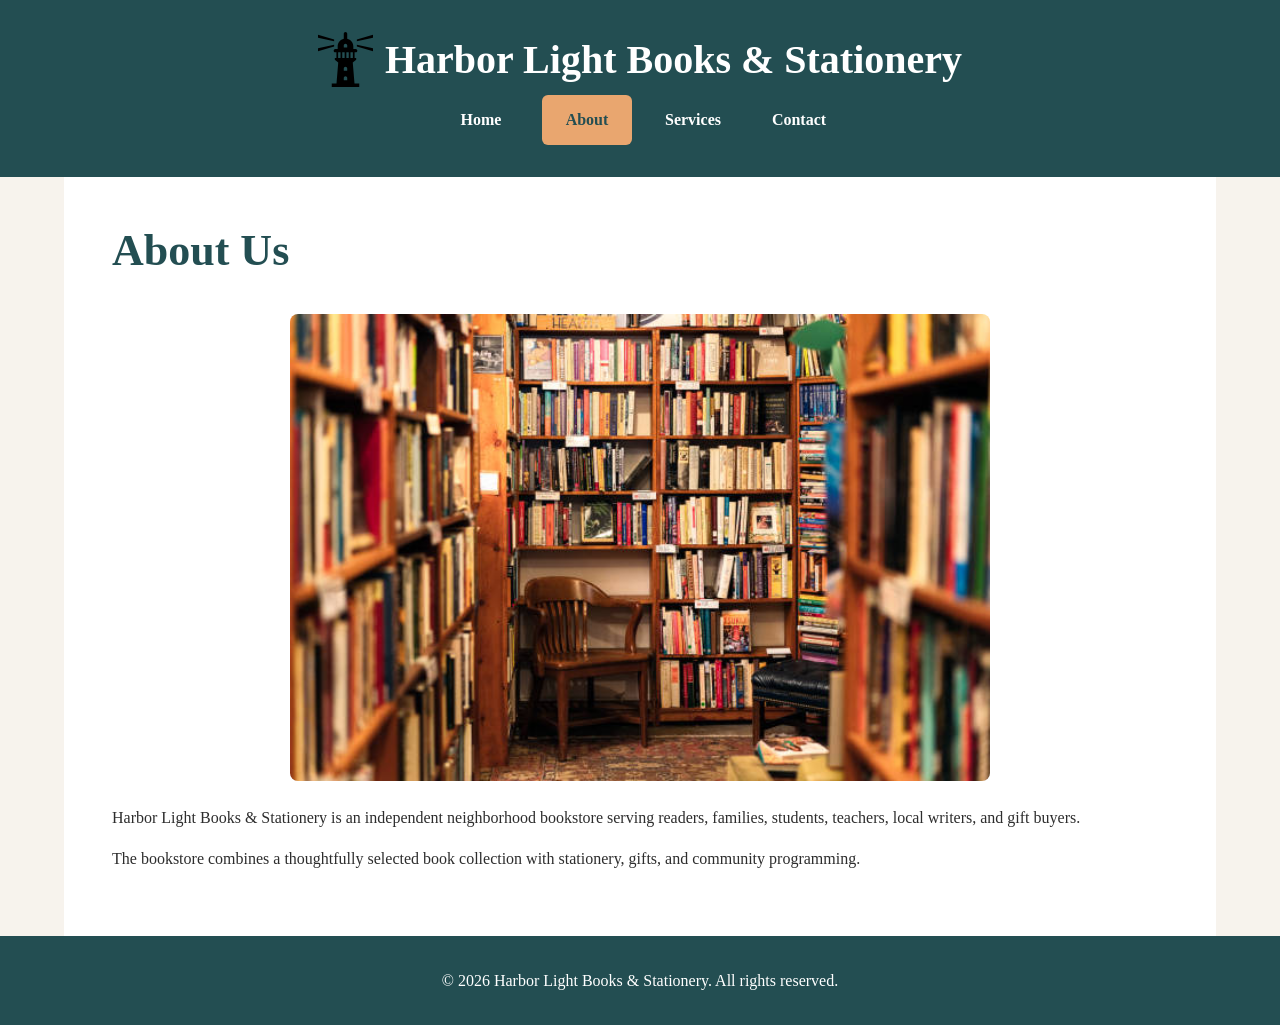
==== about.html @ ce54c3e3 "Phase 3?" ====
<!DOCTYPE html>
<html lang="en">

<head>
    <meta charset="UTF-8">
    <meta name="viewport" content="width=device-width, initial-scale=1.0">

    <title>About Us | Harbor Light Books &amp; Stationery</title>

    <link rel="stylesheet" href="css/style.css">
    <script src="js/script.js" defer></script>
</head>

<body>

    <header>
        <div class="brand">
            <img src="images/lighthouse.svg"
                 alt="Lighthouse logo"
                 class="brand-logo">

            <p class="site-title">Harbor Light Books &amp; Stationery</p>
        </div>

        <button class="menu-toggle"
                type="button"
                aria-expanded="false"
                aria-controls="main-navigation">
            Menu
        </button>

        <nav id="main-navigation" aria-label="Main navigation">
            <ul>
                <li><a href="index.html">Home</a></li>
                <li><a href="about.html" aria-current="page">About</a></li>
                <li><a href="services.html">Services</a></li>
                <li><a href="contact.html">Contact</a></li>
            </ul>
        </nav>
    </header>

    <main class="container">
        <section id="about">

            <h1>About Us</h1>

            <img
                src="images/bookstore-interior.jpg"
                alt="Cozy bookstore interior with shelves of books">

            <p>
                Harbor Light Books &amp; Stationery is an independent
                neighborhood bookstore serving readers, families, students,
                teachers, local writers, and gift buyers.
            </p>

            <p>
                The bookstore combines a thoughtfully selected book
                collection with stationery, gifts, and community programming.
            </p>

        </section>
    </main>

    <footer>
        <div class="container">
            <p>
                &copy; 2026 Harbor Light Books &amp; Stationery.
                All rights reserved.
            </p>
        </div>
    </footer>

</body>
</html>
---- css/style.css ----
@charset "utf-8";

/*
   Harbor Light Books & Stationery
   Phase 3 - JavaScript and Interactive Features
*/

:root {
    --primary-color: #234e52;
    --secondary-color: #84a98c;
    --accent-color: #e9a66f;
    --background-color: #f7f3ed;
    --white-color: #ffffff;
    --text-color: #2d2d2d;
    --error-color: #a12626;
    --success-color: #245b35;
}

* {
    box-sizing: border-box;
}

html {
    scroll-behavior: smooth;
}

body {
    margin: 0;
    background-color: var(--background-color);
    color: var(--text-color);
    font-family: Georgia, "Times New Roman", serif;
    line-height: 1.6;
}

img {
    max-width: 100%;
    height: auto;
    display: block;
}

a {
    color: var(--primary-color);
}

a:hover {
    color: var(--accent-color);
}

h1,
h2,
h3 {
    margin-top: 0;
    color: var(--primary-color);
    line-height: 1.2;
}

h1 {
    font-size: clamp(2rem, 5vw, 2.75rem);
}

h2 {
    font-size: clamp(1.5rem, 4vw, 2.25rem);
}

h3 {
    font-size: 1.2rem;
}

p {
    margin-bottom: 1rem;
}

.container {
    width: 90%;
    max-width: 1200px;
    margin: 0 auto;
}

/* Header and Lighthouse Branding */

header {
    background-color: var(--primary-color);
    color: var(--white-color);
    padding: 2rem 0;
    text-align: center;
}

.brand {
    display: flex;
    align-items: center;
    justify-content: center;
    gap: 12px;
    margin-bottom: 0.5rem;
    padding: 0 1rem;
}

.brand-logo {
    width: 55px;
    height: 55px;
    object-fit: contain;
}

.brand .site-title {
    margin: 0;
}

.site-title {
    color: var(--white-color);
    font-size: clamp(1.75rem, 5vw, 2.5rem);
    font-weight: bold;
    line-height: 1.2;
}

header .tagline,
header > p:not(.site-title) {
    margin: 0 1rem 1.5rem;
    font-size: 1.1rem;
}

/* Mobile Navigation Button */

.menu-toggle {
    display: none;
    margin: 1rem auto;
    padding: 0.7rem 1.4rem;
    border: 2px solid var(--accent-color);
    border-radius: 6px;
    background-color: var(--primary-color);
    color: var(--white-color);
    font-family: inherit;
    font-size: 1rem;
    font-weight: bold;
    cursor: pointer;
}

.menu-toggle:hover {
    background-color: var(--accent-color);
    color: var(--primary-color);
}

/* Navigation */

nav ul {
    display: flex;
    justify-content: center;
    flex-wrap: wrap;
    gap: 1rem;
    margin: 0;
    padding: 0;
    list-style: none;
}

nav a {
    display: inline-block;
    min-width: 90px;
    padding: 0.75rem 1rem;
    border-radius: 6px;
    color: var(--white-color);
    font-weight: bold;
    text-decoration: none;
}

nav a:hover,
nav a[aria-current="page"] {
    background-color: var(--accent-color);
    color: var(--primary-color);
}

nav a:focus-visible,
button:focus-visible,
a:focus-visible,
input:focus-visible,
textarea:focus-visible {
    outline: 3px solid var(--accent-color);
    outline-offset: 3px;
}

/* Main Sections */

section {
    padding: 4rem 0;
}

#home {
    min-height: 450px;
    padding: 5rem 2rem;
    background-color: var(--secondary-color);
    color: var(--white-color);
    text-align: center;
}

#home h1 {
    color: var(--white-color);
    font-size: clamp(2rem, 6vw, 2.75rem);
}

#home p {
    max-width: 750px;
    margin-left: auto;
    margin-right: auto;
}

#home a,
.button {
    display: inline-block;
    margin-top: 1rem;
    padding: 0.75rem 1.5rem;
    border: none;
    border-radius: 6px;
    background-color: var(--accent-color);
    color: var(--primary-color);
    font-family: inherit;
    font-size: 1rem;
    font-weight: bold;
    text-decoration: none;
    cursor: pointer;
}

#home a:hover,
.button:hover {
    background-color: var(--primary-color);
    color: var(--white-color);
}

/* About Page */

#about {
    background-color: var(--white-color);
    padding: 3rem;
}

#about img {
    width: 100%;
    max-width: 700px;
    margin: 1.5rem auto;
    border-radius: 8px;
}

/* Services Page */

#services {
    background-color: var(--background-color);
}

.service-grid {
    display: grid;
    grid-template-columns: repeat(3, 1fr);
    gap: 2rem;
}

.service-card {
    padding: 1.5rem;
    background-color: var(--white-color);
    border-top: 5px solid var(--accent-color);
    border-radius: 8px;
    box-shadow: 0 3px 10px rgba(0, 0, 0, 0.08);
}

.service-card h2 {
    margin-bottom: 0.5rem;
}

/* FAQ Accordion */

.faq-section {
    padding: 3rem 0;
}

.faq-section > p {
    margin-bottom: 1.5rem;
}

.faq-item {
    margin-bottom: 1rem;
    border: 1px solid #d7d2ca;
    border-radius: 6px;
    background-color: var(--white-color);
    overflow: hidden;
}

.faq-item h3 {
    margin: 0;
}

.faq-question {
    display: block;
    width: 100%;
    padding: 1rem;
    border: none;
    background-color: var(--white-color);
    color: var(--primary-color);
    font-family: inherit;
    font-size: 1rem;
    font-weight: bold;
    text-align: left;
    cursor: pointer;
}

.faq-question:hover,
.faq-question[aria-expanded="true"] {
    background-color: #e6eee7;
}

.faq-question::after {
    content: "+";
    float: right;
    margin-left: 1rem;
    font-size: 1.2rem;
}

.faq-question[aria-expanded="true"]::after {
    content: "−";
}

.faq-answer {
    padding: 0 1rem 1rem;
}

.faq-answer p {
    margin-bottom: 0;
}

/* Contact Page and Form */

#contact {
    padding: 3rem;
    background-color: var(--white-color);
}

#contact p {
    max-width: 800px;
}

#contact strong {
    color: var(--primary-color);
}

form {
    width: 100%;
    max-width: 700px;
    margin-top: 2rem;
}

.form-group {
    margin-bottom: 1.5rem;
}

label {
    display: block;
    margin-bottom: 0.5rem;
    color: var(--primary-color);
    font-weight: bold;
}

input,
select,
textarea {
    width: 100%;
    max-width: 100%;
    padding: 0.75rem;
    border: 1px solid #cccccc;
    border-radius: 6px;
    background-color: var(--white-color);
    color: var(--text-color);
    font-family: inherit;
    font-size: 1rem;
}

textarea {
    resize: vertical;
}

input:focus,
select:focus,
textarea:focus {
    border-color: var(--primary-color);
}

/* Form Validation Messages */

.error-message {
    margin: 0.4rem 0 0;
    color: var(--error-color);
    font-size: 0.95rem;
    font-weight: bold;
}

input.invalid,
textarea.invalid {
    border: 2px solid var(--error-color);
}

#form-feedback {
    margin-top: 1rem;
    font-weight: bold;
}

#form-feedback.error {
    color: var(--error-color);
}

#form-feedback.success {
    padding: 1rem;
    border-left: 5px solid var(--success-color);
    background-color: #e8f3e9;
    color: var(--success-color);
}

/* Footer */

footer {
    padding: 2rem;
    background-color: var(--primary-color);
    color: var(--white-color);
    text-align: center;
}

footer p {
    margin: 0;
}

/* Tablet Layout */

@media (max-width: 900px) {
    header {
        padding: 1.75rem 0;
    }

    nav ul {
        gap: 0.5rem;
    }

    .service-grid {
        grid-template-columns: repeat(2, 1fr);
    }

    #home {
        min-height: auto;
        padding: 4rem 1.5rem;
    }

    section {
        padding: 3rem 0;
    }
}

/* Mobile Layout and Expandable Menu */

@media (max-width: 600px) {
    .container {
        width: 92%;
    }

    header {
        padding: 1.5rem 0;
    }

    .brand {
        gap: 8px;
    }

    .brand-logo {
        width: 40px;
        height: 40px;
    }

    .site-title {
        font-size: 1.5rem;
    }

    header .tagline,
    header > p:not(.site-title) {
        font-size: 1rem;
    }

    .menu-toggle {
        display: block;
    }

    header nav {
        display: none;
        padding: 0 1rem;
        margin-top: 1rem;
    }

    header nav.open {
        display: block !important;
    }

    nav ul {
        flex-direction: column;
        align-items: stretch;
        gap: 0.5rem;
    }

    nav a {
        display: block;
        width: 100%;
        padding: 0.8rem 1rem;
    }

    section {
        padding: 2.5rem 0;
    }

    #home {
        padding: 3rem 1rem;
    }

    #home h1 {
        font-size: 2rem;
    }

    #home a,
    .button {
        width: 100%;
        max-width: 300px;
        padding: 0.85rem 1rem;
    }

    .service-grid {
        grid-template-columns: 1fr;
        gap: 1.5rem;
    }

    .service-card {
        padding: 1.25rem;
    }

    #about,
    #contact {
        padding: 2rem 1.25rem;
    }

    .faq-section {
        padding: 2rem 0;
    }

    form {
        margin-top: 1.5rem;
    }

    footer {
        padding: 1.5rem 1rem;
    }
}

/* Respect reduced-motion preferences */

@media (prefers-reduced-motion: reduce) {
    html {
        scroll-behavior: auto;
    }
}
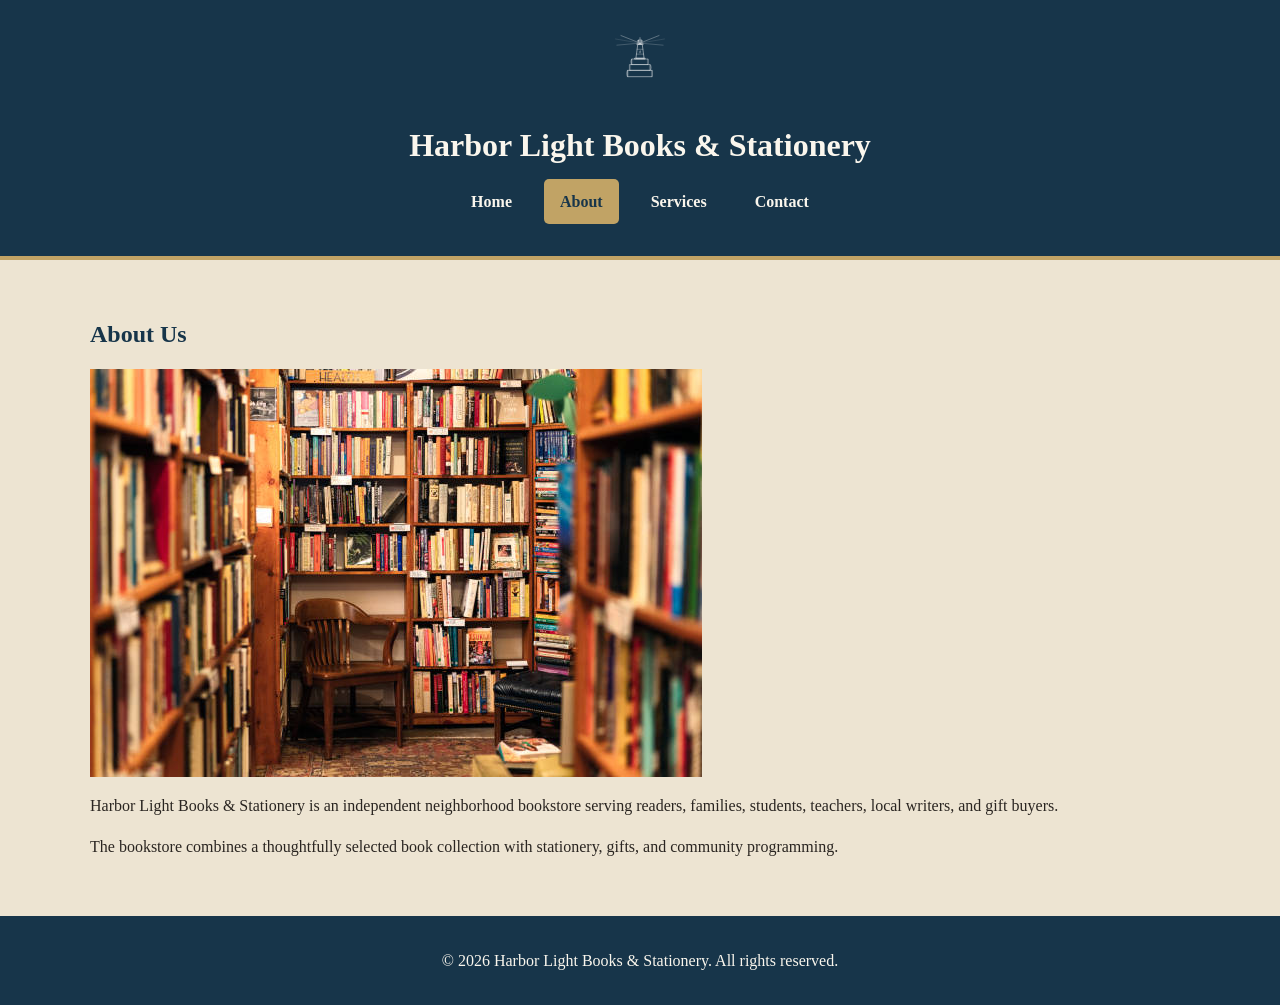
==== commit 229f9819: "client critique" ====
--- a/about.html
+++ b/about.html
@@ -41,13 +41,12 @@
     </header>
 
     <main class="container">
-        <section id="about">
+        <section id="about" class="section-block">
 
             <h1>About Us</h1>
 
-            <img
-                src="images/bookstore-interior.jpg"
-                alt="Cozy bookstore interior with shelves of books">
+            <img src="images/bookstore-interior.jpg"
+                 alt="Cozy bookstore interior with shelves of books">
 
             <p>
                 Harbor Light Books &amp; Stationery is an independent
@@ -65,10 +64,7 @@
 
     <footer>
         <div class="container">
-            <p>
-                &copy; 2026 Harbor Light Books &amp; Stationery.
-                All rights reserved.
-            </p>
+            <p>&copy; 2026 Harbor Light Books &amp; Stationery. All rights reserved.</p>
         </div>
     </footer>
 
--- a/css/style.css
+++ b/css/style.css
@@ -1,27 +1,24 @@
+
 @charset "utf-8";
 
 /*
    Harbor Light Books & Stationery
-   Phase 3 - JavaScript and Interactive Features
+   Phase 3 - Responsive Design and Interactive Features
 */
 
+/* 1. Basic Page Styles */
+
 :root {
-    --primary-color: #234e52;
-    --secondary-color: #84a98c;
-    --accent-color: #e9a66f;
-    --background-color: #f7f3ed;
-    --white-color: #ffffff;
-    --text-color: #2d2d2d;
-    --error-color: #a12626;
-    --success-color: #245b35;
+    --primary-color: #17354A;
+    --secondary-color: #0d412f;
+    --accent-color: #C1A365;
+    --background-color: #EDE4D2;
+    --white-color: #FAF6ED;
+    --text-color: #2A2521;
 }
 
 * {
     box-sizing: border-box;
-}
-
-html {
-    scroll-behavior: smooth;
 }
 
 body {
@@ -40,105 +37,76 @@
 
 a {
     color: var(--primary-color);
+    text-decoration: none;
 }
 
 a:hover {
     color: var(--accent-color);
 }
 
-h1,
-h2,
-h3 {
-    margin-top: 0;
+h1, h2, h3 {
     color: var(--primary-color);
     line-height: 1.2;
 }
 
-h1 {
-    font-size: clamp(2rem, 5vw, 2.75rem);
-}
-
-h2 {
-    font-size: clamp(1.5rem, 4vw, 2.25rem);
-}
-
-h3 {
-    font-size: 1.2rem;
-}
-
 p {
     margin-bottom: 1rem;
 }
 
 .container {
     width: 90%;
-    max-width: 1200px;
+    max-width: 1100px;
     margin: 0 auto;
 }
 
-/* Header and Lighthouse Branding */
+.section-block {
+    padding: 2.5rem 0;
+}
+
+
+/* 2. Header and Logo */
 
 header {
     background-color: var(--primary-color);
     color: var(--white-color);
-    padding: 2rem 0;
+    padding: 2rem 1rem;
     text-align: center;
+    border-bottom: 4px solid var(--accent-color);
 }
 
 .brand {
-    display: flex;
-    align-items: center;
-    justify-content: center;
-    gap: 12px;
     margin-bottom: 0.5rem;
-    padding: 0 1rem;
 }
 
 .brand-logo {
-    width: 55px;
-    height: 55px;
+    width: 80px;
+    height: 80px;
     object-fit: contain;
-}
-
-.brand .site-title {
+    margin: 0 auto 0.5rem;
+}
+
+.site-title {
+    color: var(--white-color);
+    font-size: 2rem;
+    font-weight: bold;
     margin: 0;
 }
 
-.site-title {
-    color: var(--white-color);
-    font-size: clamp(1.75rem, 5vw, 2.5rem);
-    font-weight: bold;
-    line-height: 1.2;
-}
-
-header .tagline,
-header > p:not(.site-title) {
-    margin: 0 1rem 1.5rem;
-    font-size: 1.1rem;
-}
-
-/* Mobile Navigation Button */
+header .tagline {
+    margin: 0 0 1.5rem;
+    color: var(--white-color);
+}
 
 .menu-toggle {
     display: none;
-    margin: 1rem auto;
-    padding: 0.7rem 1.4rem;
+    padding: 0.7rem 1.2rem;
     border: 2px solid var(--accent-color);
-    border-radius: 6px;
-    background-color: var(--primary-color);
-    color: var(--white-color);
-    font-family: inherit;
-    font-size: 1rem;
+    border-radius: 5px;
+    background-color: var(--secondary-color);
+    color: var(--white-color);
     font-weight: bold;
     cursor: pointer;
 }
-
-.menu-toggle:hover {
-    background-color: var(--accent-color);
-    color: var(--primary-color);
-}
-
-/* Navigation */
 
 nav ul {
     display: flex;
@@ -151,13 +119,11 @@
 }
 
 nav a {
-    display: inline-block;
-    min-width: 90px;
-    padding: 0.75rem 1rem;
-    border-radius: 6px;
-    color: var(--white-color);
-    font-weight: bold;
-    text-decoration: none;
+    display: block;
+    padding: 0.6rem 1rem;
+    border-radius: 5px;
+    color: var(--white-color);
+    font-weight: bold;
 }
 
 nav a:hover,
@@ -166,247 +132,119 @@
     color: var(--primary-color);
 }
 
-nav a:focus-visible,
-button:focus-visible,
-a:focus-visible,
-input:focus-visible,
-textarea:focus-visible {
-    outline: 3px solid var(--accent-color);
-    outline-offset: 3px;
-}
-
-/* Main Sections */
-
-section {
-    padding: 4rem 0;
-}
-
-#home {
-    min-height: 450px;
-    padding: 5rem 2rem;
-    background-color: var(--secondary-color);
-    color: var(--white-color);
-    text-align: center;
-}
-
-#home h1 {
-    color: var(--white-color);
-    font-size: clamp(2rem, 6vw, 2.75rem);
-}
-
-#home p {
-    max-width: 750px;
-    margin-left: auto;
-    margin-right: auto;
-}
-
-#home a,
-.button {
+
+/* 3. Hero Section */
+
+.hero-section {
+    display: flex;
+    flex-wrap: wrap;
+    align-items: center;
+    gap: 2rem;
+    padding: 3rem 0;
+}
+
+.hero-content,
+.hero-image-wrapper {
+    flex: 1;
+    min-width: 280px;
+}
+
+.hero-content h1 {
+    font-size: 2.4rem;
+}
+
+.hero-img {
+    width: 100%;
+    border-radius: 8px;
+}
+
+.starting-paths {
+    display: flex;
+    flex-wrap: wrap;
+    gap: 0.7rem;
+    margin-top: 1.5rem;
+}
+
+
+/* 4. Buttons */
+
+.btn {
     display: inline-block;
-    margin-top: 1rem;
-    padding: 0.75rem 1.5rem;
-    border: none;
-    border-radius: 6px;
+    padding: 0.6rem 1rem;
     background-color: var(--accent-color);
     color: var(--primary-color);
-    font-family: inherit;
-    font-size: 1rem;
-    font-weight: bold;
-    text-decoration: none;
-    cursor: pointer;
-}
-
-#home a:hover,
-.button:hover {
+    border-radius: 5px;
+    font-weight: bold;
+}
+
+.btn:hover {
     background-color: var(--primary-color);
     color: var(--white-color);
 }
 
-/* About Page */
-
-#about {
+
+/* 5. Cards and Sections */
+
+.card-grid {
+    display: grid;
+    grid-template-columns: repeat(auto-fit, minmax(230px, 1fr));
+    gap: 1.5rem;
+    margin-top: 1rem;
+}
+
+.card {
     background-color: var(--white-color);
-    padding: 3rem;
-}
-
-#about img {
-    width: 100%;
-    max-width: 700px;
-    margin: 1.5rem auto;
-    border-radius: 8px;
-}
-
-/* Services Page */
-
-#services {
-    background-color: var(--background-color);
-}
-
-.service-grid {
-    display: grid;
-    grid-template-columns: repeat(3, 1fr);
-    gap: 2rem;
-}
-
-.service-card {
     padding: 1.5rem;
-    background-color: var(--white-color);
-    border-top: 5px solid var(--accent-color);
-    border-radius: 8px;
-    box-shadow: 0 3px 10px rgba(0, 0, 0, 0.08);
-}
-
-.service-card h2 {
+    border-radius: 6px;
+    border-top: 4px solid var(--accent-color);
+}
+
+.card h3 {
+    margin-top: 0;
+}
+
+.card-link {
+    display: inline-block;
+    margin-top: 0.5rem;
+    font-weight: bold;
+}
+
+.section-block h2 {
+    margin-bottom: 1rem;
+}
+
+
+/* 6. Events Section */
+
+.events-section {
+    background-color: var(--secondary-color);
+    color: var(--white-color);
+    padding: 2.5rem;
+    margin: 2rem 0;
+    border-radius: 6px;
+}
+
+.events-section h2 {
+    color: var(--white-color);
+}
+
+.events-section .btn {
+    margin-top: 0.5rem;
+}
+
+
+/* 7. Location and Hours */
+
+.hours-list {
+    padding-left: 1.2rem;
+}
+
+.hours-list li {
     margin-bottom: 0.5rem;
 }
 
-/* FAQ Accordion */
-
-.faq-section {
-    padding: 3rem 0;
-}
-
-.faq-section > p {
-    margin-bottom: 1.5rem;
-}
-
-.faq-item {
-    margin-bottom: 1rem;
-    border: 1px solid #d7d2ca;
-    border-radius: 6px;
-    background-color: var(--white-color);
-    overflow: hidden;
-}
-
-.faq-item h3 {
-    margin: 0;
-}
-
-.faq-question {
-    display: block;
-    width: 100%;
-    padding: 1rem;
-    border: none;
-    background-color: var(--white-color);
-    color: var(--primary-color);
-    font-family: inherit;
-    font-size: 1rem;
-    font-weight: bold;
-    text-align: left;
-    cursor: pointer;
-}
-
-.faq-question:hover,
-.faq-question[aria-expanded="true"] {
-    background-color: #e6eee7;
-}
-
-.faq-question::after {
-    content: "+";
-    float: right;
-    margin-left: 1rem;
-    font-size: 1.2rem;
-}
-
-.faq-question[aria-expanded="true"]::after {
-    content: "−";
-}
-
-.faq-answer {
-    padding: 0 1rem 1rem;
-}
-
-.faq-answer p {
-    margin-bottom: 0;
-}
-
-/* Contact Page and Form */
-
-#contact {
-    padding: 3rem;
-    background-color: var(--white-color);
-}
-
-#contact p {
-    max-width: 800px;
-}
-
-#contact strong {
-    color: var(--primary-color);
-}
-
-form {
-    width: 100%;
-    max-width: 700px;
-    margin-top: 2rem;
-}
-
-.form-group {
-    margin-bottom: 1.5rem;
-}
-
-label {
-    display: block;
-    margin-bottom: 0.5rem;
-    color: var(--primary-color);
-    font-weight: bold;
-}
-
-input,
-select,
-textarea {
-    width: 100%;
-    max-width: 100%;
-    padding: 0.75rem;
-    border: 1px solid #cccccc;
-    border-radius: 6px;
-    background-color: var(--white-color);
-    color: var(--text-color);
-    font-family: inherit;
-    font-size: 1rem;
-}
-
-textarea {
-    resize: vertical;
-}
-
-input:focus,
-select:focus,
-textarea:focus {
-    border-color: var(--primary-color);
-}
-
-/* Form Validation Messages */
-
-.error-message {
-    margin: 0.4rem 0 0;
-    color: var(--error-color);
-    font-size: 0.95rem;
-    font-weight: bold;
-}
-
-input.invalid,
-textarea.invalid {
-    border: 2px solid var(--error-color);
-}
-
-#form-feedback {
-    margin-top: 1rem;
-    font-weight: bold;
-}
-
-#form-feedback.error {
-    color: var(--error-color);
-}
-
-#form-feedback.success {
-    padding: 1rem;
-    border-left: 5px solid var(--success-color);
-    background-color: #e8f3e9;
-    color: var(--success-color);
-}
-
-/* Footer */
+
+/* 8. Footer */
 
 footer {
     padding: 2rem;
@@ -419,136 +257,52 @@
     margin: 0;
 }
 
-/* Tablet Layout */
-
-@media (max-width: 900px) {
-    header {
-        padding: 1.75rem 0;
-    }
-
-    nav ul {
-        gap: 0.5rem;
-    }
-
-    .service-grid {
-        grid-template-columns: repeat(2, 1fr);
-    }
-
-    #home {
-        min-height: auto;
-        padding: 4rem 1.5rem;
-    }
-
-    section {
-        padding: 3rem 0;
-    }
-}
-
-/* Mobile Layout and Expandable Menu */
+
+/* 9. Keyboard Focus */
+
+:focus-visible {
+    outline: 3px solid var(--accent-color);
+    outline-offset: 3px;
+}
+
+
+/* 10. Mobile Layout */
 
 @media (max-width: 600px) {
-    .container {
-        width: 92%;
-    }
-
-    header {
-        padding: 1.5rem 0;
-    }
-
-    .brand {
-        gap: 8px;
-    }
-
-    .brand-logo {
-        width: 40px;
-        height: 40px;
-    }
-
-    .site-title {
-        font-size: 1.5rem;
-    }
-
-    header .tagline,
-    header > p:not(.site-title) {
-        font-size: 1rem;
-    }
 
     .menu-toggle {
         display: block;
+        margin: 1rem auto;
     }
 
     header nav {
         display: none;
-        padding: 0 1rem;
         margin-top: 1rem;
     }
 
     header nav.open {
-        display: block !important;
+        display: block;
     }
 
     nav ul {
         flex-direction: column;
-        align-items: stretch;
         gap: 0.5rem;
     }
 
     nav a {
         display: block;
-        width: 100%;
-        padding: 0.8rem 1rem;
-    }
-
-    section {
-        padding: 2.5rem 0;
-    }
-
-    #home {
-        padding: 3rem 1rem;
-    }
-
-    #home h1 {
-        font-size: 2rem;
-    }
-
-    #home a,
-    .button {
-        width: 100%;
-        max-width: 300px;
-        padding: 0.85rem 1rem;
-    }
-
-    .service-grid {
-        grid-template-columns: 1fr;
-        gap: 1.5rem;
-    }
-
-    .service-card {
-        padding: 1.25rem;
-    }
-
-    #about,
-    #contact {
-        padding: 2rem 1.25rem;
-    }
-
-    .faq-section {
+    }
+
+    .hero-section {
         padding: 2rem 0;
     }
 
-    form {
-        margin-top: 1.5rem;
-    }
-
-    footer {
-        padding: 1.5rem 1rem;
-    }
-}
-
-/* Respect reduced-motion preferences */
-
-@media (prefers-reduced-motion: reduce) {
-    html {
-        scroll-behavior: auto;
-    }
-}+    .hero-content h1 {
+        font-size: 1.9rem;
+    }
+
+    .events-section {
+        padding: 1.5rem;
+    }
+
+}
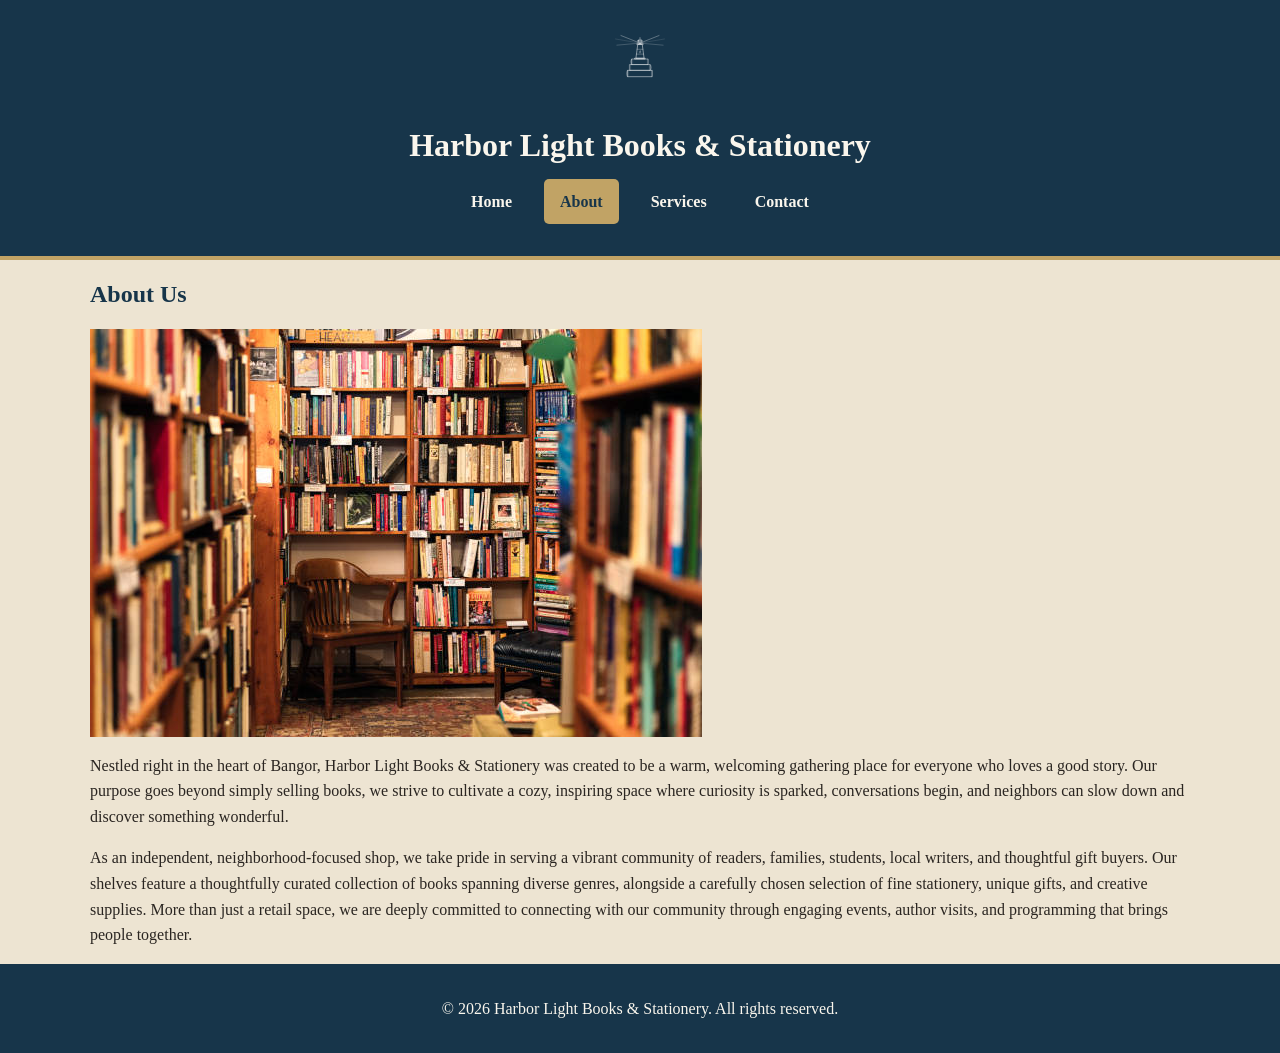
==== commit 3608e9f5: "Update about.html" ====
--- a/about.html
+++ b/about.html
@@ -41,22 +41,29 @@
     </header>
 
     <main class="container">
-        <section id="about" class="section-block">
+        <section id="about">
 
             <h1>About Us</h1>
 
-            <img src="images/bookstore-interior.jpg"
-                 alt="Cozy bookstore interior with shelves of books">
+            <img
+                src="images/bookstore-interior.jpg"
+                alt="Cozy bookstore interior with shelves of books">
 
             <p>
-                Harbor Light Books &amp; Stationery is an independent
-                neighborhood bookstore serving readers, families, students,
-                teachers, local writers, and gift buyers.
+                Nestled right in the heart of Bangor, Harbor Light Books & Stationery was created
+                 to be a warm, welcoming gathering place for everyone who loves a good story. 
+                Our purpose goes beyond simply selling books, we strive to cultivate a cozy, inspiring space
+                 where curiosity is sparked, conversations begin, and neighbors can slow down and discover 
+                 something wonderful.
             </p>
 
             <p>
-                The bookstore combines a thoughtfully selected book
-                collection with stationery, gifts, and community programming.
+                As an independent, neighborhood-focused shop, we take pride in serving a vibrant community of readers, 
+                families, students, local writers, and thoughtful gift buyers. Our shelves feature a
+                 thoughtfully curated collection of books spanning diverse genres, alongside a carefully chosen
+                  selection of fine stationery, unique gifts, and creative supplies. More than just a retail 
+                  space, we are deeply committed to connecting with our community through engaging events,
+                   author visits, and programming that brings people together.
             </p>
 
         </section>
@@ -64,7 +71,10 @@
 
     <footer>
         <div class="container">
-            <p>&copy; 2026 Harbor Light Books &amp; Stationery. All rights reserved.</p>
+            <p>
+                &copy; 2026 Harbor Light Books &amp; Stationery.
+                All rights reserved.
+            </p>
         </div>
     </footer>
 
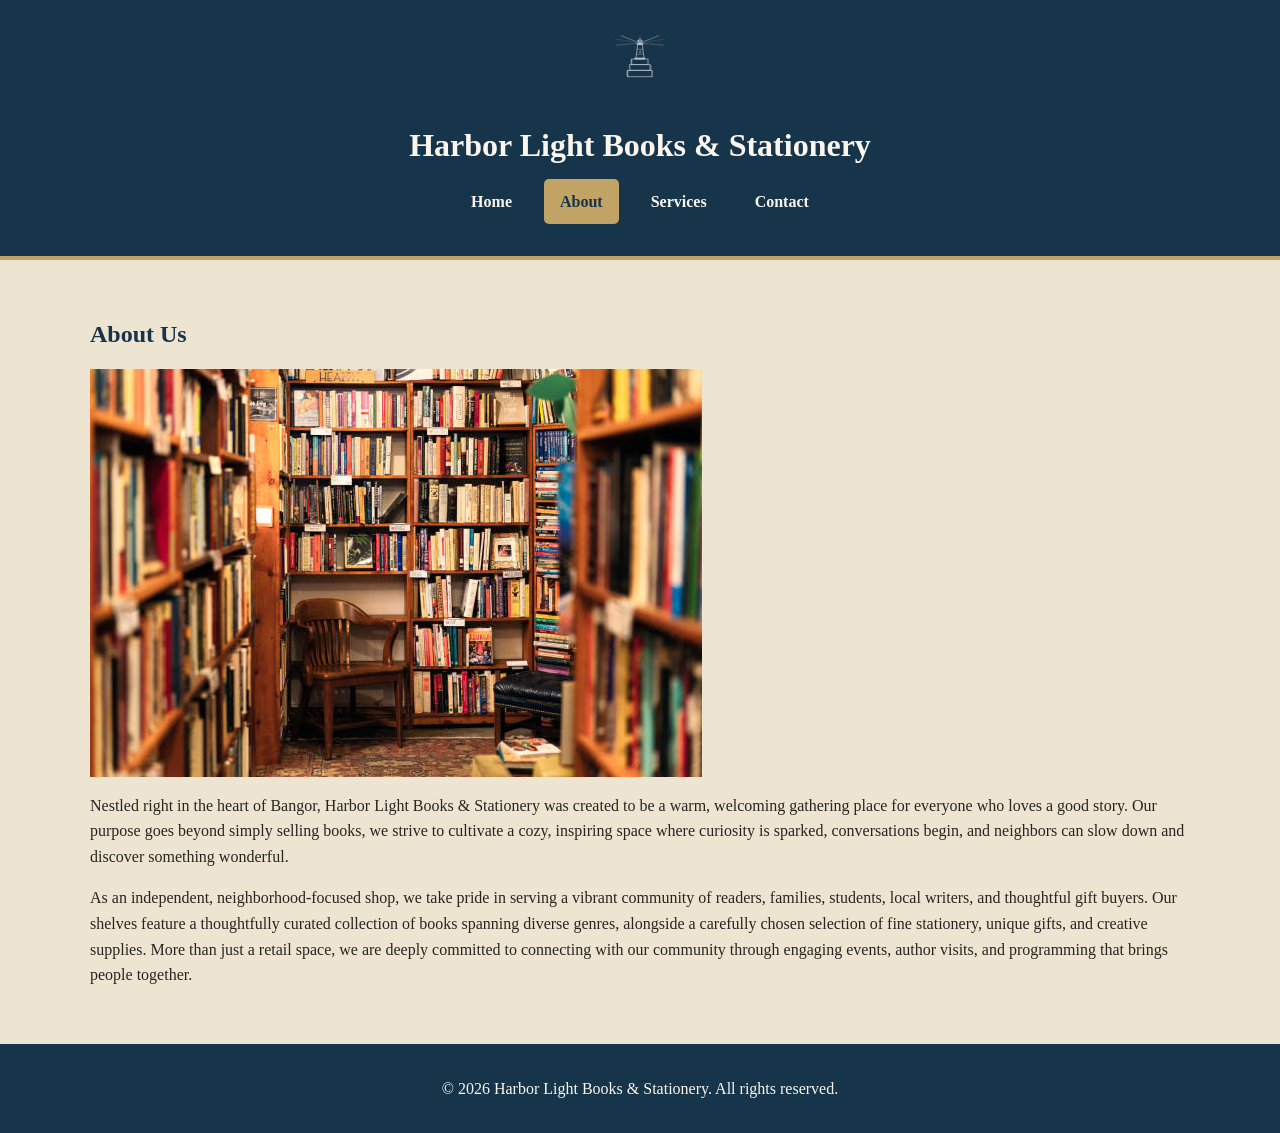
==== commit 33f19ff6: "Merge branch 'phase1-html-structure' of https://github.com/Husson-WebDesign/Conti-P6-HarborAndLightB" ====
--- a/about.html
+++ b/about.html
@@ -41,13 +41,12 @@
     </header>
 
     <main class="container">
-        <section id="about">
+        <section id="about" class="section-block">
 
             <h1>About Us</h1>
 
-            <img
-                src="images/bookstore-interior.jpg"
-                alt="Cozy bookstore interior with shelves of books">
+            <img src="images/bookstore-interior.jpg"
+                 alt="Cozy bookstore interior with shelves of books">
 
             <p>
                 Nestled right in the heart of Bangor, Harbor Light Books & Stationery was created
@@ -71,10 +70,7 @@
 
     <footer>
         <div class="container">
-            <p>
-                &copy; 2026 Harbor Light Books &amp; Stationery.
-                All rights reserved.
-            </p>
+            <p>&copy; 2026 Harbor Light Books &amp; Stationery. All rights reserved.</p>
         </div>
     </footer>
 
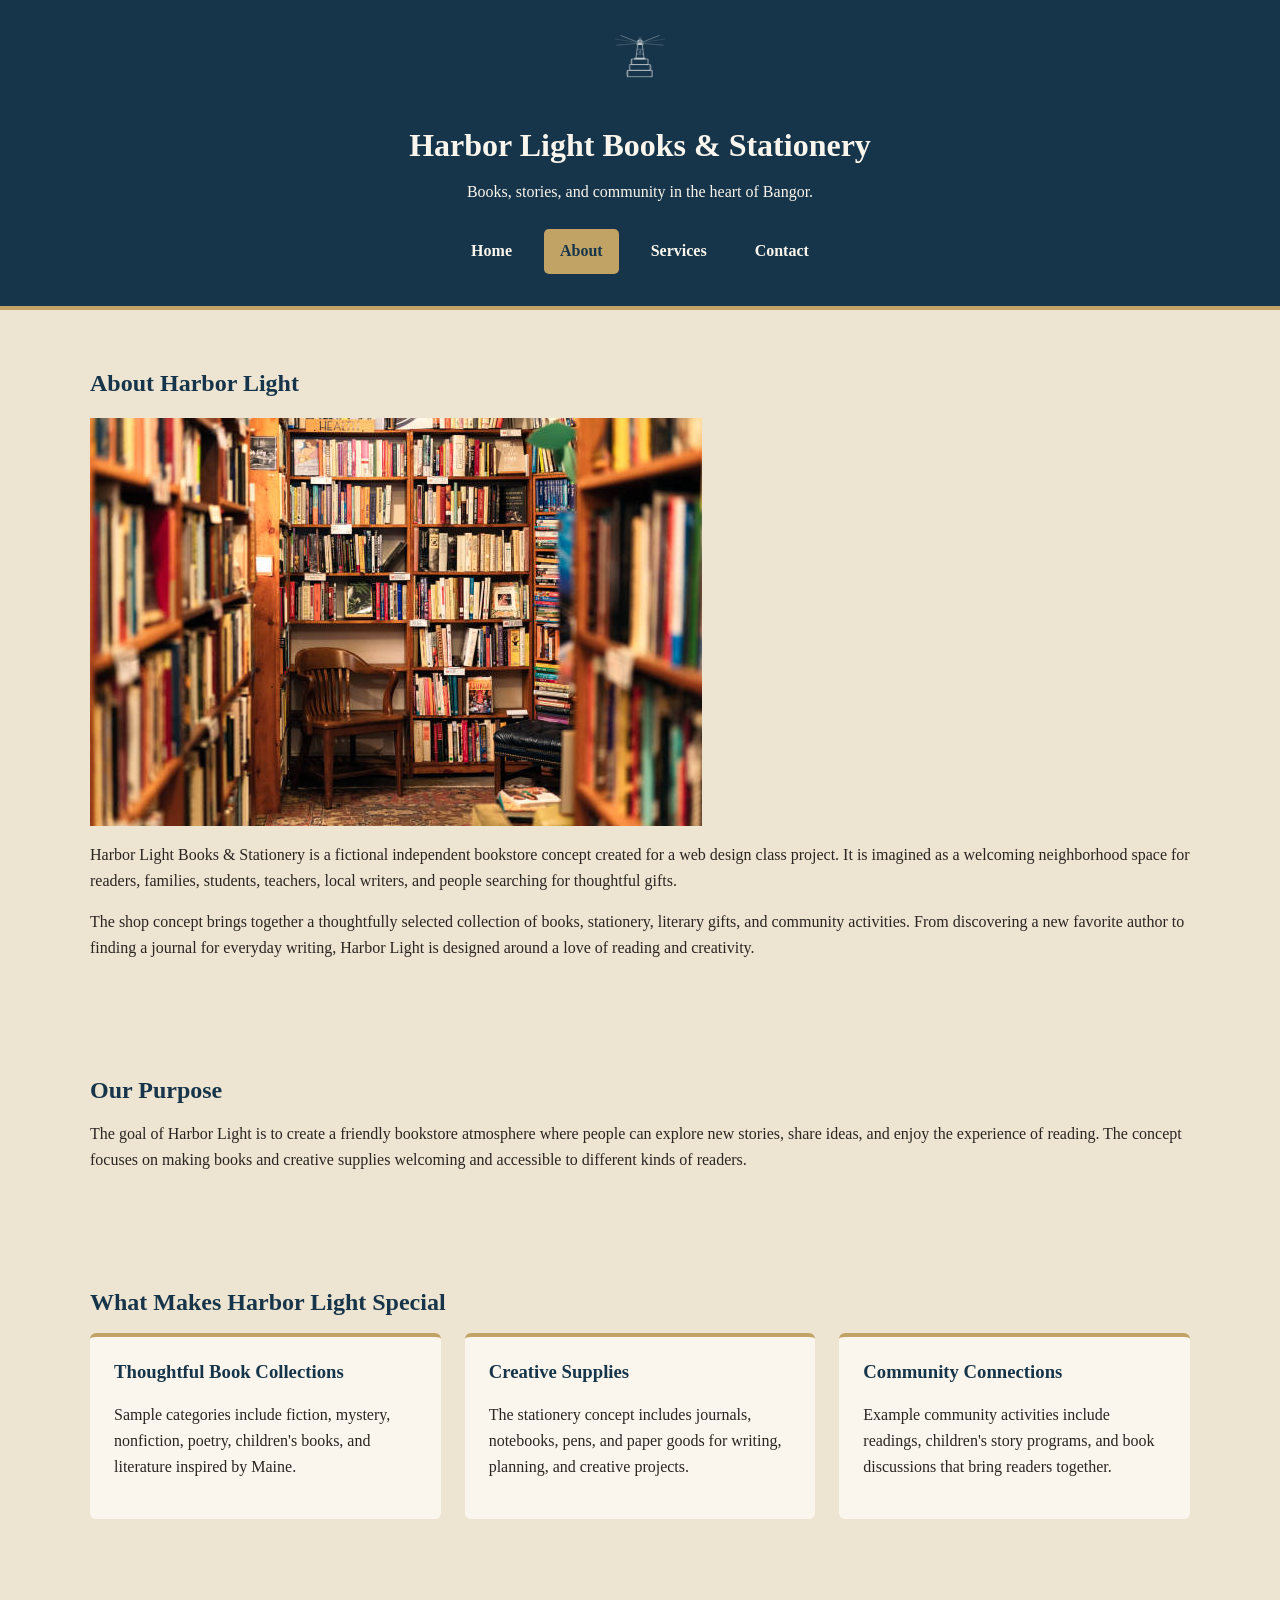
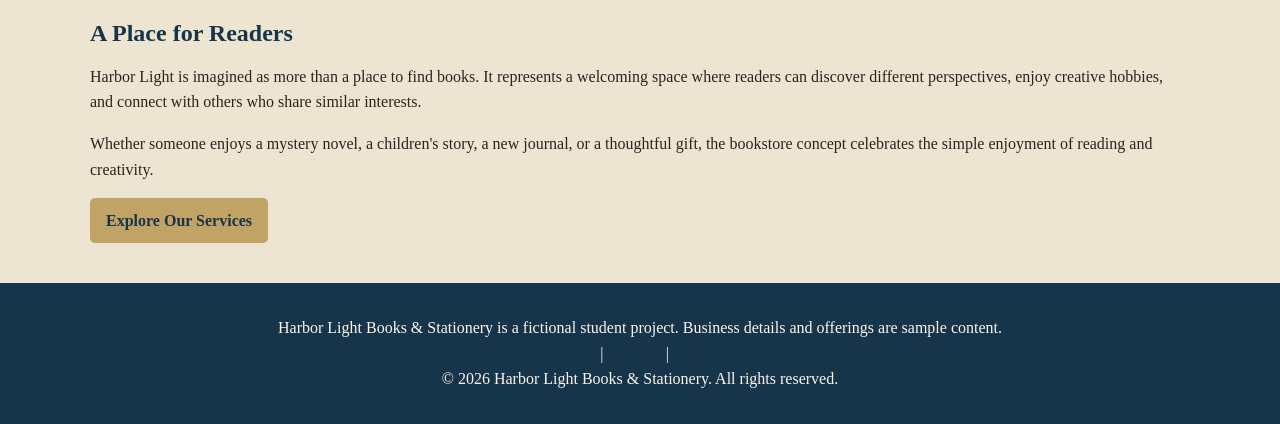
==== commit ec6058ce: "PHASE 4 PUSH" ====
--- a/about.html
+++ b/about.html
@@ -1,4 +1,3 @@
-
 <!DOCTYPE html>
 <html lang="en">
 
@@ -16,12 +15,16 @@
 
     <header>
         <div class="brand">
-            <img src="images/lighthouse.svg"
-                 alt="Lighthouse logo"
-                 class="brand-logo">
+            <a href="index.html" aria-label="Harbor Light home">
+                <img src="images/lighthouse.svg"
+                     alt="Harbor Light lighthouse logo"
+                     class="brand-logo">
+            </a>
 
             <p class="site-title">Harbor Light Books &amp; Stationery</p>
         </div>
+
+        <p class="tagline">Books, stories, and community in the heart of Bangor.</p>
 
         <button class="menu-toggle"
                 type="button"
@@ -40,39 +43,145 @@
         </nav>
     </header>
 
+
     <main class="container">
+
+        <!-- About Section -->
         <section id="about" class="section-block">
 
-            <h1>About Us</h1>
+            <h1>About Harbor Light</h1>
 
             <img src="images/bookstore-interior.jpg"
-                 alt="Cozy bookstore interior with shelves of books">
+                 alt="Illustrative image of a cozy bookstore interior">
 
             <p>
-                Nestled right in the heart of Bangor, Harbor Light Books & Stationery was created
-                 to be a warm, welcoming gathering place for everyone who loves a good story. 
-                Our purpose goes beyond simply selling books, we strive to cultivate a cozy, inspiring space
-                 where curiosity is sparked, conversations begin, and neighbors can slow down and discover 
-                 something wonderful.
+                Harbor Light Books &amp; Stationery is a fictional
+                independent bookstore concept created for a web design
+                class project. It is imagined as a welcoming neighborhood
+                space for readers, families, students, teachers, local
+                writers, and people searching for thoughtful gifts.
             </p>
 
             <p>
-                As an independent, neighborhood-focused shop, we take pride in serving a vibrant community of readers, 
-                families, students, local writers, and thoughtful gift buyers. Our shelves feature a
-                 thoughtfully curated collection of books spanning diverse genres, alongside a carefully chosen
-                  selection of fine stationery, unique gifts, and creative supplies. More than just a retail 
-                  space, we are deeply committed to connecting with our community through engaging events,
-                   author visits, and programming that brings people together.
+                The shop concept brings together a thoughtfully selected
+                collection of books, stationery, literary gifts, and
+                community activities. From discovering a new favorite
+                author to finding a journal for everyday writing,
+                Harbor Light is designed around a love of reading
+                and creativity.
             </p>
 
         </section>
+
+
+        <!-- Mission Section -->
+        <section class="section-block">
+
+            <h2>Our Purpose</h2>
+
+            <p>
+                The goal of Harbor Light is to create a friendly
+                bookstore atmosphere where people can explore new
+                stories, share ideas, and enjoy the experience of
+                reading. The concept focuses on making books and
+                creative supplies welcoming and accessible to
+                different kinds of readers.
+            </p>
+
+        </section>
+
+
+        <!-- What Makes Harbor Light Special -->
+        <section class="section-block">
+
+            <h2>What Makes Harbor Light Special</h2>
+
+            <div class="card-grid">
+
+                <article class="card">
+                    <h3>Thoughtful Book Collections</h3>
+
+                    <p>
+                        Sample categories include fiction, mystery,
+                        nonfiction, poetry, children's books, and
+                        literature inspired by Maine.
+                    </p>
+                </article>
+
+
+                <article class="card">
+                    <h3>Creative Supplies</h3>
+
+                    <p>
+                        The stationery concept includes journals,
+                        notebooks, pens, and paper goods for writing,
+                        planning, and creative projects.
+                    </p>
+                </article>
+
+
+                <article class="card">
+                    <h3>Community Connections</h3>
+
+                    <p>
+                        Example community activities include readings,
+                        children's story programs, and book discussions
+                        that bring readers together.
+                    </p>
+                </article>
+
+            </div>
+
+        </section>
+
+
+        <!-- Community Section -->
+        <section class="section-block">
+
+            <h2>A Place for Readers</h2>
+
+            <p>
+                Harbor Light is imagined as more than a place to find
+                books. It represents a welcoming space where readers
+                can discover different perspectives, enjoy creative
+                hobbies, and connect with others who share similar
+                interests.
+            </p>
+
+            <p>
+                Whether someone enjoys a mystery novel, a children's
+                story, a new journal, or a thoughtful gift, the
+                bookstore concept celebrates the simple enjoyment
+                of reading and creativity.
+            </p>
+
+            <a href="services.html" class="btn">Explore Our Services</a>
+
+        </section>
+
     </main>
 
+
+    <!-- Footer -->
     <footer>
         <div class="container">
+
+            <p>
+                Harbor Light Books &amp; Stationery is a fictional
+                student project. Business details and offerings
+                are sample content.
+            </p>
+
+            <p>
+                <a href="index.html">Home</a> |
+                <a href="services.html">Services</a> |
+                <a href="contact.html">Contact</a>
+            </p>
+
             <p>&copy; 2026 Harbor Light Books &amp; Stationery. All rights reserved.</p>
+
         </div>
     </footer>
 
 </body>
-</html>
+</html>
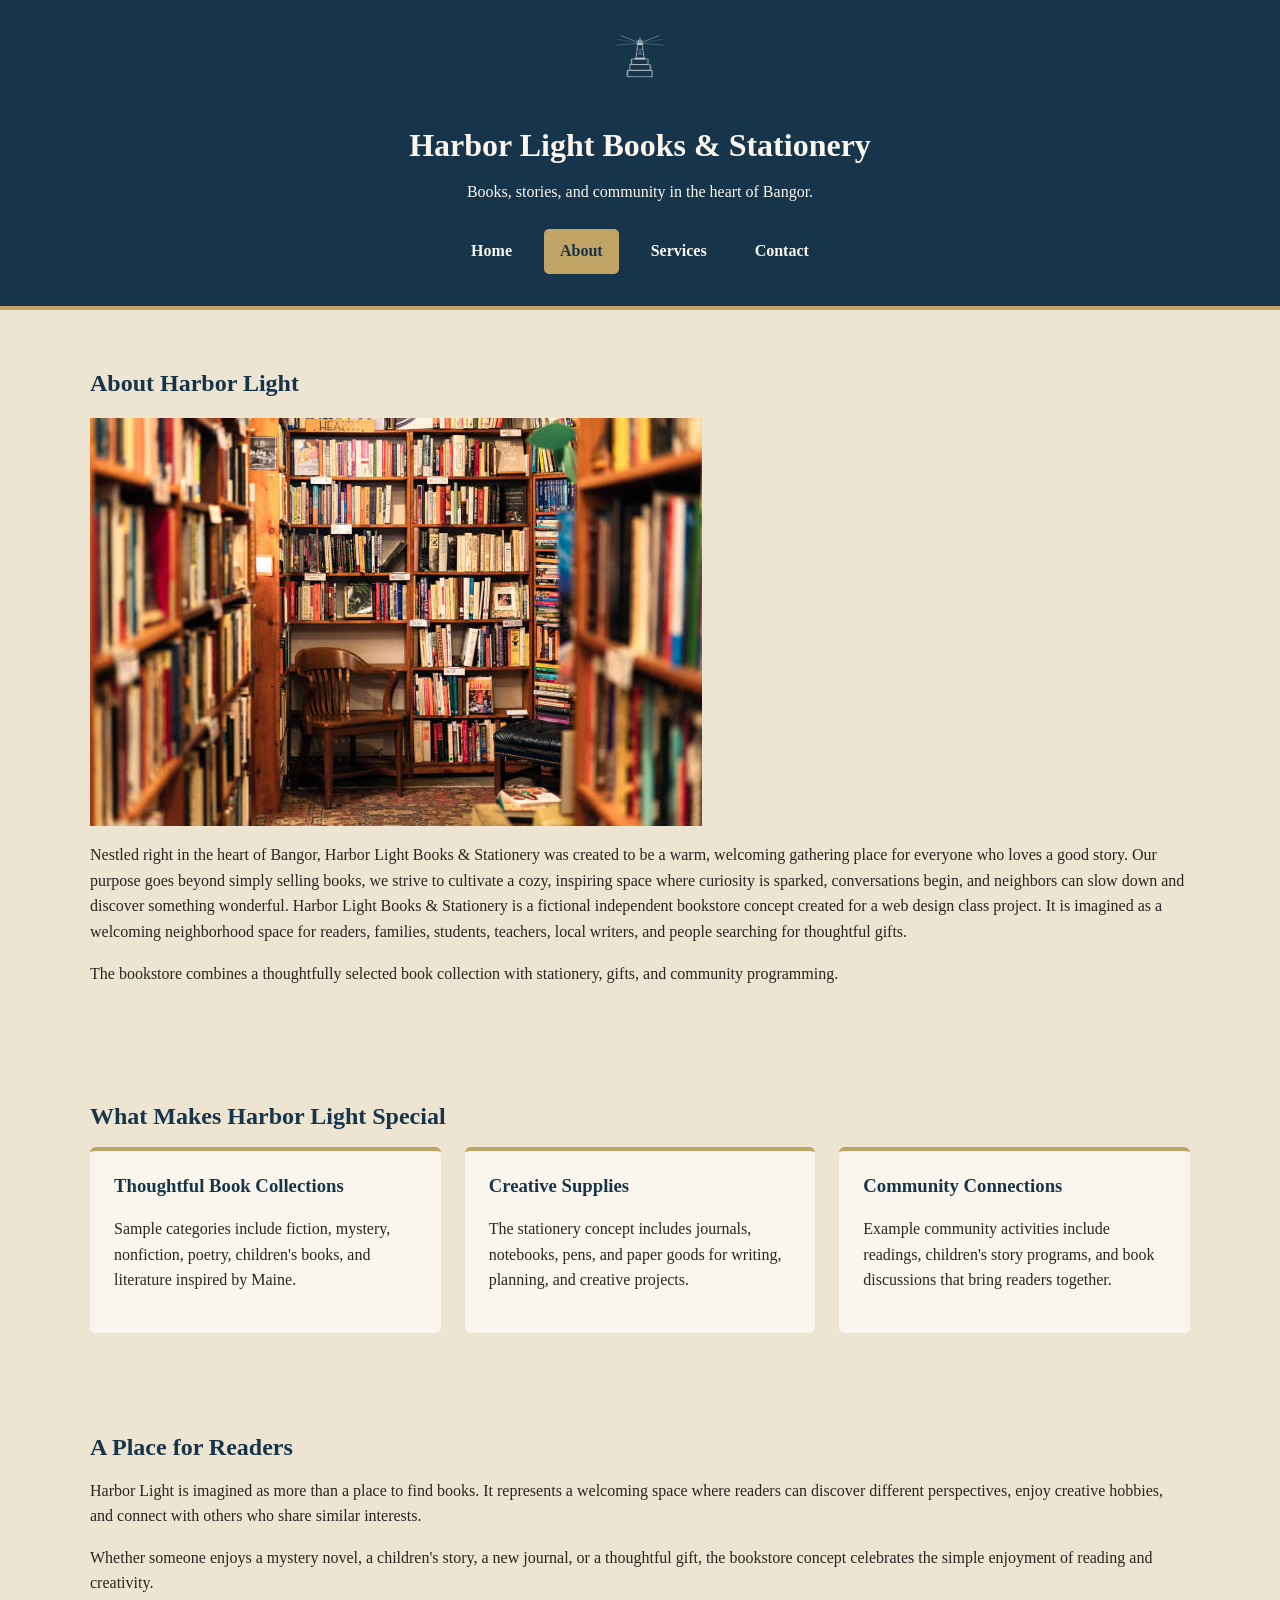
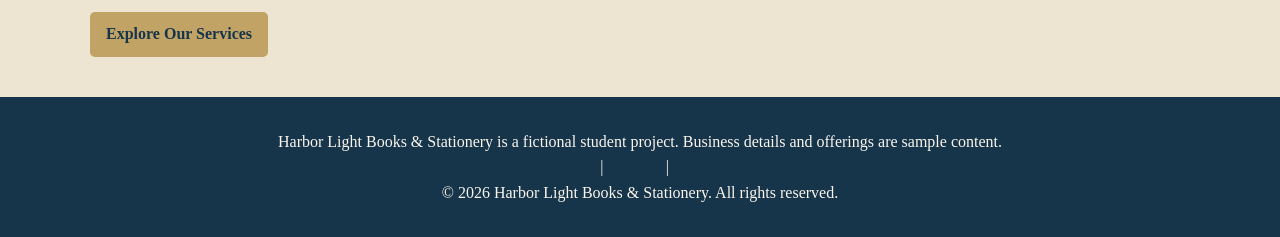
==== commit 34177315: "Update about.html" ====
--- a/about.html
+++ b/about.html
@@ -55,6 +55,11 @@
                  alt="Illustrative image of a cozy bookstore interior">
 
             <p>
+                Nestled right in the heart of Bangor, Harbor Light Books & Stationery was created
+                 to be a warm, welcoming gathering place for everyone who loves a good story. 
+                Our purpose goes beyond simply selling books, we strive to cultivate a cozy, inspiring space
+                 where curiosity is sparked, conversations begin, and neighbors can slow down and discover 
+                 something wonderful.
                 Harbor Light Books &amp; Stationery is a fictional
                 independent bookstore concept created for a web design
                 class project. It is imagined as a welcoming neighborhood
@@ -63,29 +68,8 @@
             </p>
 
             <p>
-                The shop concept brings together a thoughtfully selected
-                collection of books, stationery, literary gifts, and
-                community activities. From discovering a new favorite
-                author to finding a journal for everyday writing,
-                Harbor Light is designed around a love of reading
-                and creativity.
-            </p>
-
-        </section>
-
-
-        <!-- Mission Section -->
-        <section class="section-block">
-
-            <h2>Our Purpose</h2>
-
-            <p>
-                The goal of Harbor Light is to create a friendly
-                bookstore atmosphere where people can explore new
-                stories, share ideas, and enjoy the experience of
-                reading. The concept focuses on making books and
-                creative supplies welcoming and accessible to
-                different kinds of readers.
+                The bookstore combines a thoughtfully selected book
+                collection with stationery, gifts, and community programming.
             </p>
 
         </section>
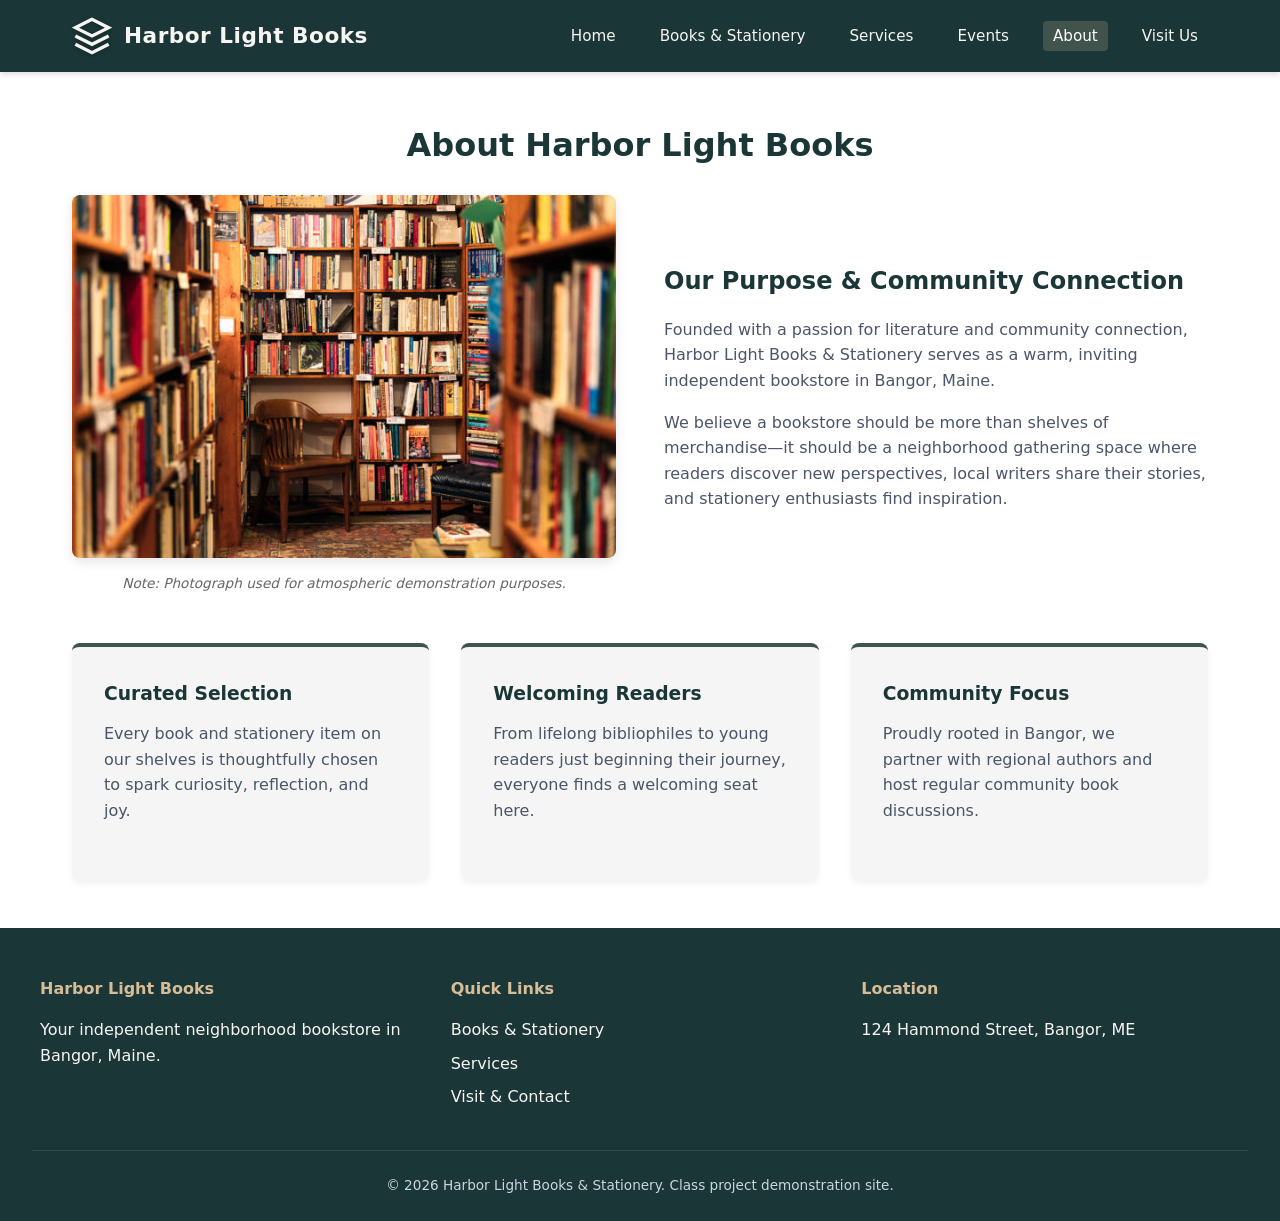
==== commit ac738d8f: "phase 4" ====
--- a/about.html
+++ b/about.html
@@ -1,171 +1,91 @@
 <!DOCTYPE html>
 <html lang="en">
-
 <head>
     <meta charset="UTF-8">
     <meta name="viewport" content="width=device-width, initial-scale=1.0">
-
-    <title>About Us | Harbor Light Books &amp; Stationery</title>
-
+    <title>About Us | Harbor Light Books</title>
     <link rel="stylesheet" href="css/style.css">
-    <script src="js/script.js" defer></script>
 </head>
-
 <body>
+    <a href="#main-content" class="skip-link">Skip to main content</a>
 
     <header>
-        <div class="brand">
-            <a href="index.html" aria-label="Harbor Light home">
-                <img src="images/lighthouse.svg"
-                     alt="Harbor Light lighthouse logo"
-                     class="brand-logo">
+        <div class="header-container">
+            <a href="index.html" class="logo-link">
+                <svg class="logo-icon" viewBox="0 0 24 24" aria-hidden="true">
+                    <path d="M12 2L2 7l10 5 10-5-10-5zM2 17l10 5 10-5M2 12l10 5 10-5" stroke="currentColor" stroke-width="2" fill="none"/>
+                </svg>
+                <span class="logo-text">Harbor Light Books</span>
             </a>
+            <button class="menu-toggle" aria-label="Toggle navigation menu">&#9776;</button>
+            <nav>
+                <ul>
+                    <li><a href="index.html">Home</a></li>
+                    <li><a href="books.html">Books & Stationery</a></li>
+                    <li><a href="services.html">Services</a></li>
+                    <li><a href="events.html">Events</a></li>
+                    <li><a href="about.html" class="active">About</a></li>
+                    <li><a href="contact.html">Visit Us</a></li>
+                </ul>
+            </nav>
+        </div>
+    </header>
 
-            <p class="site-title">Harbor Light Books &amp; Stationery</p>
+    <main id="main-content">
+        <h1 class="section-title">About Harbor Light Books</h1>
+        
+        <div class="grid-2" style="margin-bottom: 3rem;">
+            <div>
+                <img src="images/bookstore-interior.jpg" alt="Cozy bookstore interior with warm lighting" style="width: 100%; border-radius: 8px; box-shadow: 0 4px 12px rgba(0,0,0,0.1);">
+                <p style="font-size: 0.85rem; color: #666; margin-top: 0.5rem; text-align: center;"><em>Note: Photograph used for atmospheric demonstration purposes.</em></p>
+            </div>
+            <div>
+                <h2 style="color: var(--primary-teal); margin-bottom: 1rem;">Our Purpose & Community Connection</h2>
+                <p style="margin-bottom: 1rem; color: #4a5568;">Founded with a passion for literature and community connection, Harbor Light Books & Stationery serves as a warm, inviting independent bookstore in Bangor, Maine.</p>
+                <p style="margin-bottom: 1rem; color: #4a5568;">We believe a bookstore should be more than shelves of merchandise—it should be a neighborhood gathering space where readers discover new perspectives, local writers share their stories, and stationery enthusiasts find inspiration.</p>
+            </div>
         </div>
 
-        <p class="tagline">Books, stories, and community in the heart of Bangor.</p>
-
-        <button class="menu-toggle"
-                type="button"
-                aria-expanded="false"
-                aria-controls="main-navigation">
-            Menu
-        </button>
-
-        <nav id="main-navigation" aria-label="Main navigation">
-            <ul>
-                <li><a href="index.html">Home</a></li>
-                <li><a href="about.html" aria-current="page">About</a></li>
-                <li><a href="services.html">Services</a></li>
-                <li><a href="contact.html">Contact</a></li>
-            </ul>
-        </nav>
-    </header>
-
-
-    <main class="container">
-
-        <!-- About Section -->
-        <section id="about" class="section-block">
-
-            <h1>About Harbor Light</h1>
-
-            <img src="images/bookstore-interior.jpg"
-                 alt="Illustrative image of a cozy bookstore interior">
-
-            <p>
-                Nestled right in the heart of Bangor, Harbor Light Books & Stationery was created
-                 to be a warm, welcoming gathering place for everyone who loves a good story. 
-                Our purpose goes beyond simply selling books, we strive to cultivate a cozy, inspiring space
-                 where curiosity is sparked, conversations begin, and neighbors can slow down and discover 
-                 something wonderful.
-                Harbor Light Books &amp; Stationery is a fictional
-                independent bookstore concept created for a web design
-                class project. It is imagined as a welcoming neighborhood
-                space for readers, families, students, teachers, local
-                writers, and people searching for thoughtful gifts.
-            </p>
-
-            <p>
-                The bookstore combines a thoughtfully selected book
-                collection with stationery, gifts, and community programming.
-            </p>
-
-        </section>
-
-
-        <!-- What Makes Harbor Light Special -->
-        <section class="section-block">
-
-            <h2>What Makes Harbor Light Special</h2>
-
-            <div class="card-grid">
-
-                <article class="card">
-                    <h3>Thoughtful Book Collections</h3>
-
-                    <p>
-                        Sample categories include fiction, mystery,
-                        nonfiction, poetry, children's books, and
-                        literature inspired by Maine.
-                    </p>
-                </article>
-
-
-                <article class="card">
-                    <h3>Creative Supplies</h3>
-
-                    <p>
-                        The stationery concept includes journals,
-                        notebooks, pens, and paper goods for writing,
-                        planning, and creative projects.
-                    </p>
-                </article>
-
-
-                <article class="card">
-                    <h3>Community Connections</h3>
-
-                    <p>
-                        Example community activities include readings,
-                        children's story programs, and book discussions
-                        that bring readers together.
-                    </p>
-                </article>
-
+        <div class="grid-3">
+            <div class="card">
+                <h3>Curated Selection</h3>
+                <p>Every book and stationery item on our shelves is thoughtfully chosen to spark curiosity, reflection, and joy.</p>
             </div>
-
-        </section>
-
-
-        <!-- Community Section -->
-        <section class="section-block">
-
-            <h2>A Place for Readers</h2>
-
-            <p>
-                Harbor Light is imagined as more than a place to find
-                books. It represents a welcoming space where readers
-                can discover different perspectives, enjoy creative
-                hobbies, and connect with others who share similar
-                interests.
-            </p>
-
-            <p>
-                Whether someone enjoys a mystery novel, a children's
-                story, a new journal, or a thoughtful gift, the
-                bookstore concept celebrates the simple enjoyment
-                of reading and creativity.
-            </p>
-
-            <a href="services.html" class="btn">Explore Our Services</a>
-
-        </section>
-
+            <div class="card">
+                <h3>Welcoming Readers</h3>
+                <p>From lifelong bibliophiles to young readers just beginning their journey, everyone finds a welcoming seat here.</p>
+            </div>
+            <div class="card">
+                <h3>Community Focus</h3>
+                <p>Proudly rooted in Bangor, we partner with regional authors and host regular community book discussions.</p>
+            </div>
+        </div>
     </main>
 
-
-    <!-- Footer -->
     <footer>
-        <div class="container">
-
-            <p>
-                Harbor Light Books &amp; Stationery is a fictional
-                student project. Business details and offerings
-                are sample content.
-            </p>
-
-            <p>
-                <a href="index.html">Home</a> |
-                <a href="services.html">Services</a> |
-                <a href="contact.html">Contact</a>
-            </p>
-
-            <p>&copy; 2026 Harbor Light Books &amp; Stationery. All rights reserved.</p>
-
+        <div class="footer-container">
+            <div class="footer-col">
+                <h4>Harbor Light Books</h4>
+                <p>Your independent neighborhood bookstore in Bangor, Maine.</p>
+            </div>
+            <div class="footer-col">
+                <h4>Quick Links</h4>
+                <ul>
+                    <li><a href="books.html">Books & Stationery</a></li>
+                    <li><a href="services.html">Services</a></li>
+                    <li><a href="contact.html">Visit & Contact</a></li>
+                </ul>
+            </div>
+            <div class="footer-col">
+                <h4>Location</h4>
+                <p>124 Hammond Street, Bangor, ME</p>
+            </div>
+        </div>
+        <div class="footer-bottom">
+            <p>&copy; 2026 Harbor Light Books & Stationery. Class project demonstration site.</p>
         </div>
     </footer>
 
+    <script src="js/script.js"></script>
 </body>
 </html>
--- a/css/style.css
+++ b/css/style.css
@@ -1,308 +1,434 @@
-
-@charset "utf-8";
-
-/*
-   Harbor Light Books & Stationery
-   Phase 3 - Responsive Design and Interactive Features
-*/
-
-/* 1. Basic Page Styles */
+/* ==========================================
+   Harbor Light Books & Stationery - Main Stylesheet
+   ========================================== */
 
 :root {
-    --primary-color: #17354A;
-    --secondary-color: #0d412f;
-    --accent-color: #C1A365;
-    --background-color: #EDE4D2;
-    --white-color: #FAF6ED;
-    --text-color: #2A2521;
+    --primary-teal: #1A3636;
+    --soft-green: #40534C;
+    --accent-warm: #D6BD98;
+    --accent-sand: #F7F5F2;
+    --text-dark: #2C3E3D;
+    --text-light: #F7F5F2;
+    --white: #FFFFFF;
+    --gray-bg: #F4F5F4;
+    --border-color: #D1D8D4;
+    --transition: all 0.3s ease;
 }
 
 * {
     box-sizing: border-box;
+    margin: 0;
+    padding: 0;
 }
 
 body {
-    margin: 0;
-    background-color: var(--background-color);
-    color: var(--text-color);
-    font-family: Georgia, "Times New Roman", serif;
+    font-family: system-ui, -apple-system, BlinkMacSystemFont, "Segoe UI", Roboto, Oxygen, Ubuntu, Cantarell, sans-serif;
+    color: var(--text-dark);
+    background-color: var(--white);
     line-height: 1.6;
 }
 
-img {
-    max-width: 100%;
-    height: auto;
-    display: block;
-}
-
-a {
-    color: var(--primary-color);
+/* Accessibility Skip Link */
+.skip-link {
+    position: absolute;
+    top: -40px;
+    left: 0;
+    background: var(--primary-teal);
+    color: var(--white);
+    padding: 8px;
+    z-index: 100;
+    transition: top 0.3s;
+}
+.skip-link:focus {
+    top: 0;
+}
+
+/* ==========================================
+   Header & Navigation (Distinctive & Visible Logo)
+   ========================================== */
+header {
+    background-color: var(--primary-teal);
+    color: var(--text-light);
+    position: sticky;
+    top: 0;
+    z-index: 1000;
+    box-shadow: 0 2px 6px rgba(0,0,0,0.15);
+}
+
+.header-container {
+    max-width: 1200px;
+    margin: 0 auto;
+    display: flex;
+    justify-content: space-between;
+    align-items: center;
+    padding: 1rem 2rem;
+}
+
+.logo-link {
+    display: flex;
+    align-items: center;
+    gap: 12px;
     text-decoration: none;
-}
-
-a:hover {
-    color: var(--accent-color);
-}
-
-h1, h2, h3 {
-    color: var(--primary-color);
-    line-height: 1.2;
-}
-
-p {
-    margin-bottom: 1rem;
-}
-
-.container {
-    width: 90%;
-    max-width: 1100px;
-    margin: 0 auto;
-}
-
-.section-block {
-    padding: 2.5rem 0;
-}
-
-
-/* 2. Header and Logo */
-
-header {
-    background-color: var(--primary-color);
-    color: var(--white-color);
-    padding: 2rem 1rem;
-    text-align: center;
-    border-bottom: 4px solid var(--accent-color);
-}
-
-.brand {
-    margin-bottom: 0.5rem;
-}
-
-.brand-logo {
-    width: 80px;
-    height: 80px;
-    object-fit: contain;
-    margin: 0 auto 0.5rem;
-}
-
-.site-title {
-    color: var(--white-color);
-    font-size: 2rem;
-    font-weight: bold;
-    margin: 0;
-}
-
-header .tagline {
-    margin: 0 0 1.5rem;
-    color: var(--white-color);
-}
-
+    color: var(--text-light);
+}
+
+.logo-icon {
+    width: 40px;
+    height: 40px;
+    fill: var(--accent-warm);
+    filter: drop-shadow(0px 1px 2px rgba(0,0,0,0.3));
+}
+
+.logo-text {
+    font-size: 1.35rem;
+    font-weight: 700;
+    letter-spacing: 0.5px;
+    color: var(--accent-sand);
+}
+
+nav ul {
+    display: flex;
+    list-style: none;
+    gap: 1.5rem;
+    align-items: center;
+}
+
+nav a {
+    color: var(--text-light);
+    text-decoration: none;
+    font-weight: 500;
+    font-size: 0.95rem;
+    padding: 6px 10px;
+    border-radius: 4px;
+    transition: var(--transition);
+}
+
+nav a:hover, nav a:focus, nav a.active {
+    background-color: var(--soft-green);
+    color: var(--white);
+}
+
+/* Mobile Menu Toggle */
 .menu-toggle {
     display: none;
-    padding: 0.7rem 1.2rem;
-    border: 2px solid var(--accent-color);
-    border-radius: 5px;
-    background-color: var(--secondary-color);
-    color: var(--white-color);
-    font-weight: bold;
+    background: none;
+    border: none;
+    color: var(--text-light);
+    font-size: 1.5rem;
     cursor: pointer;
 }
 
-nav ul {
-    display: flex;
+/* ==========================================
+   Hero Section (Homepage)
+   ========================================== */
+.hero {
+    background: linear-gradient(rgba(26, 54, 54, 0.82), rgba(26, 54, 54, 0.82)), url('../images/storefront.jpg') center/cover no-repeat;
+    color: var(--text-light);
+    padding: 5rem 2rem;
+    text-align: center;
+}
+
+.hero-content {
+    max-width: 800px;
+    margin: 0 auto;
+}
+
+.hero h1 {
+    font-size: 2.75rem;
+    margin-bottom: 1rem;
+    color: var(--accent-warm);
+}
+
+.hero p {
+    font-size: 1.2rem;
+    margin-bottom: 2rem;
+    color: var(--accent-sand);
+}
+
+.hero-buttons {
+    display: flex;
+    gap: 1rem;
     justify-content: center;
     flex-wrap: wrap;
-    gap: 1rem;
-    margin: 0;
-    padding: 0;
-    list-style: none;
-}
-
-nav a {
-    display: block;
-    padding: 0.6rem 1rem;
-    border-radius: 5px;
-    color: var(--white-color);
-    font-weight: bold;
-}
-
-nav a:hover,
-nav a[aria-current="page"] {
-    background-color: var(--accent-color);
-    color: var(--primary-color);
-}
-
-
-/* 3. Hero Section */
-
-.hero-section {
-    display: flex;
-    flex-wrap: wrap;
-    align-items: center;
-    gap: 2rem;
-    padding: 3rem 0;
-}
-
-.hero-content,
-.hero-image-wrapper {
-    flex: 1;
-    min-width: 280px;
-}
-
-.hero-content h1 {
-    font-size: 2.4rem;
-}
-
-.hero-img {
-    width: 100%;
-    border-radius: 8px;
-}
-
-.starting-paths {
-    display: flex;
-    flex-wrap: wrap;
-    gap: 0.7rem;
-    margin-top: 1.5rem;
-}
-
-
-/* 4. Buttons */
-
+}
+
+/* ==========================================
+   Buttons
+   ========================================== */
 .btn {
     display: inline-block;
-    padding: 0.6rem 1rem;
-    background-color: var(--accent-color);
-    color: var(--primary-color);
-    border-radius: 5px;
-    font-weight: bold;
-}
-
-.btn:hover {
-    background-color: var(--primary-color);
-    color: var(--white-color);
-}
-
-
-/* 5. Cards and Sections */
-
-.card-grid {
+    padding: 0.75rem 1.5rem;
+    border-radius: 4px;
+    font-weight: 600;
+    text-decoration: none;
+    transition: var(--transition);
+    cursor: pointer;
+    border: 2px solid transparent;
+}
+
+.btn-primary {
+    background-color: var(--accent-warm);
+    color: var(--primary-teal);
+}
+
+.btn-primary:hover, .btn-primary:focus {
+    background-color: #c5ac83;
+}
+
+.btn-secondary {
+    background-color: transparent;
+    color: var(--white);
+    border-color: var(--accent-warm);
+}
+
+.btn-secondary:hover, .btn-secondary:focus {
+    background-color: var(--accent-warm);
+    color: var(--primary-teal);
+}
+
+/* ==========================================
+   Main Content Layouts
+   ========================================== */
+main {
+    max-width: 1200px;
+    margin: 0 auto;
+    padding: 3rem 2rem;
+}
+
+.section-title {
+    font-size: 2rem;
+    color: var(--primary-teal);
+    margin-bottom: 1.5rem;
+    text-align: center;
+}
+
+.intro-section, .content-section {
+    margin-bottom: 4rem;
+}
+
+/* Grid Systems */
+.grid-3 {
     display: grid;
-    grid-template-columns: repeat(auto-fit, minmax(230px, 1fr));
-    gap: 1.5rem;
-    margin-top: 1rem;
-}
-
+    grid-template-columns: repeat(auto-fit, minmax(300px, 1fr));
+    gap: 2rem;
+}
+
+.grid-2 {
+    display: grid;
+    grid-template-columns: repeat(auto-fit, minmax(450px, 1fr));
+    gap: 3rem;
+    align-items: center;
+}
+
+/* Cards */
 .card {
-    background-color: var(--white-color);
+    background: var(--gray-bg);
+    border-radius: 8px;
+    padding: 2rem;
+    box-shadow: 0 4px 6px rgba(0,0,0,0.05);
+    transition: var(--transition);
+    border-top: 4px solid var(--soft-green);
+    display: flex;
+    flex-direction: column;
+    justify-content: space-between;
+}
+
+.card:hover {
+    transform: translateY(-4px);
+    box-shadow: 0 6px 12px rgba(0,0,0,0.1);
+}
+
+.card h3 {
+    color: var(--primary-teal);
+    margin-bottom: 0.75rem;
+}
+
+.card p {
+    color: #4a5568;
+    margin-bottom: 1.5rem;
+}
+
+/* ==========================================
+   Discovery & Filters (Books / Events)
+   ========================================== */
+.filter-controls {
+    display: flex;
+    gap: 1rem;
+    margin-bottom: 2rem;
+    flex-wrap: wrap;
+    justify-content: center;
+}
+
+.filter-controls input, .filter-controls select {
+    padding: 0.75rem 1rem;
+    border: 1px solid var(--border-color);
+    border-radius: 4px;
+    font-size: 1rem;
+    min-width: 220px;
+}
+
+.sample-notice {
+    background-color: #fcf8e3;
+    color: #8a6d3b;
+    padding: 0.75rem 1rem;
+    border-radius: 4px;
+    margin-bottom: 2rem;
+    text-align: center;
+    font-size: 0.95rem;
+    border: 1px solid #faebcc;
+}
+
+/* ==========================================
+   Forms & Inquiry Preview
+   ========================================== */
+.form-group {
+    margin-bottom: 1.5rem;
+}
+
+label {
+    display: block;
+    font-weight: 600;
+    margin-bottom: 0.5rem;
+    color: var(--primary-teal);
+}
+
+input[type="text"],
+input[type="email"],
+select,
+textarea {
+    width: 100%;
+    padding: 0.75rem;
+    border: 1px solid var(--border-color);
+    border-radius: 4px;
+    font-size: 1rem;
+}
+
+input:focus, select:focus, textarea:focus {
+    outline: none;
+    border-color: var(--soft-green);
+    box-shadow: 0 0 0 3px rgba(64, 83, 76, 0.2);
+}
+
+.preview-box {
+    background-color: var(--accent-sand);
+    border: 1px dashed var(--soft-green);
     padding: 1.5rem;
     border-radius: 6px;
-    border-top: 4px solid var(--accent-color);
-}
-
-.card h3 {
-    margin-top: 0;
-}
-
-.card-link {
-    display: inline-block;
-    margin-top: 0.5rem;
-    font-weight: bold;
-}
-
-.section-block h2 {
+    margin-top: 2rem;
+    display: none;
+}
+
+.preview-box.active {
+    display: block;
+}
+
+/* ==========================================
+   FAQ Accordion
+   ========================================== */
+.faq-item {
+    border-bottom: 1px solid var(--border-color);
     margin-bottom: 1rem;
 }
 
-
-/* 6. Events Section */
-
-.events-section {
-    background-color: var(--secondary-color);
-    color: var(--white-color);
-    padding: 2.5rem;
-    margin: 2rem 0;
-    border-radius: 6px;
-}
-
-.events-section h2 {
-    color: var(--white-color);
-}
-
-.events-section .btn {
-    margin-top: 0.5rem;
-}
-
-
-/* 7. Location and Hours */
-
-.hours-list {
-    padding-left: 1.2rem;
-}
-
-.hours-list li {
+.faq-question {
+    background: none;
+    border: none;
+    width: 100%;
+    text-align: left;
+    padding: 1rem 0;
+    font-size: 1.1rem;
+    font-weight: 600;
+    color: var(--primary-teal);
+    cursor: pointer;
+    display: flex;
+    justify-content: space-between;
+    align-items: center;
+}
+
+.faq-answer {
+    padding-bottom: 1rem;
+    color: #4a5568;
+    display: none;
+}
+
+.faq-item.open .faq-answer {
+    display: block;
+}
+
+/* ==========================================
+   Footer
+   ========================================== */
+footer {
+    background-color: var(--primary-teal);
+    color: var(--text-light);
+    padding: 3rem 2rem 1.5rem;
+}
+
+.footer-container {
+    max-width: 1200px;
+    margin: 0 auto;
+    display: grid;
+    grid-template-columns: repeat(auto-fit, minmax(250px, 1fr));
+    gap: 2rem;
+    margin-bottom: 2rem;
+}
+
+.footer-col h4 {
+    color: var(--accent-warm);
+    margin-bottom: 1rem;
+}
+
+.footer-col ul {
+    list-style: none;
+}
+
+.footer-col ul li {
     margin-bottom: 0.5rem;
 }
 
-
-/* 8. Footer */
-
-footer {
-    padding: 2rem;
-    background-color: var(--primary-color);
-    color: var(--white-color);
+.footer-col a {
+    color: var(--text-light);
+    text-decoration: none;
+    transition: var(--transition);
+}
+
+.footer-col a:hover {
+    color: var(--accent-warm);
+}
+
+.footer-bottom {
     text-align: center;
-}
-
-footer p {
-    margin: 0;
-}
-
-
-/* 9. Keyboard Focus */
-
-:focus-visible {
-    outline: 3px solid var(--accent-color);
-    outline-offset: 3px;
-}
-
-
-/* 10. Mobile Layout */
-
-@media (max-width: 600px) {
-
+    padding-top: 1.5rem;
+    border-top: 1px solid rgba(255,255,255,0.1);
+    font-size: 0.85rem;
+    color: #cbd5e1;
+}
+
+/* ==========================================
+   Responsive Design
+   ========================================== */
+@media (max-width: 768px) {
+    nav ul {
+        display: none;
+        flex-direction: column;
+        position: absolute;
+        top: 100%;
+        left: 0;
+        width: 100%;
+        background-color: var(--primary-teal);
+        padding: 1rem 2rem;
+        box-shadow: 0 4px 6px rgba(0,0,0,0.1);
+    }
+    nav ul.show {
+        display: flex;
+    }
     .menu-toggle {
         display: block;
-        margin: 1rem auto;
     }
-
-    header nav {
-        display: none;
-        margin-top: 1rem;
+    .hero h1 {
+        font-size: 2rem;
     }
-
-    header nav.open {
-        display: block;
+    .grid-2 {
+        grid-template-columns: 1fr;
     }
-
-    nav ul {
-        flex-direction: column;
-        gap: 0.5rem;
-    }
-
-    nav a {
-        display: block;
-    }
-
-    .hero-section {
-        padding: 2rem 0;
-    }
-
-    .hero-content h1 {
-        font-size: 1.9rem;
-    }
-
-    .events-section {
-        padding: 1.5rem;
-    }
-
-}
+}
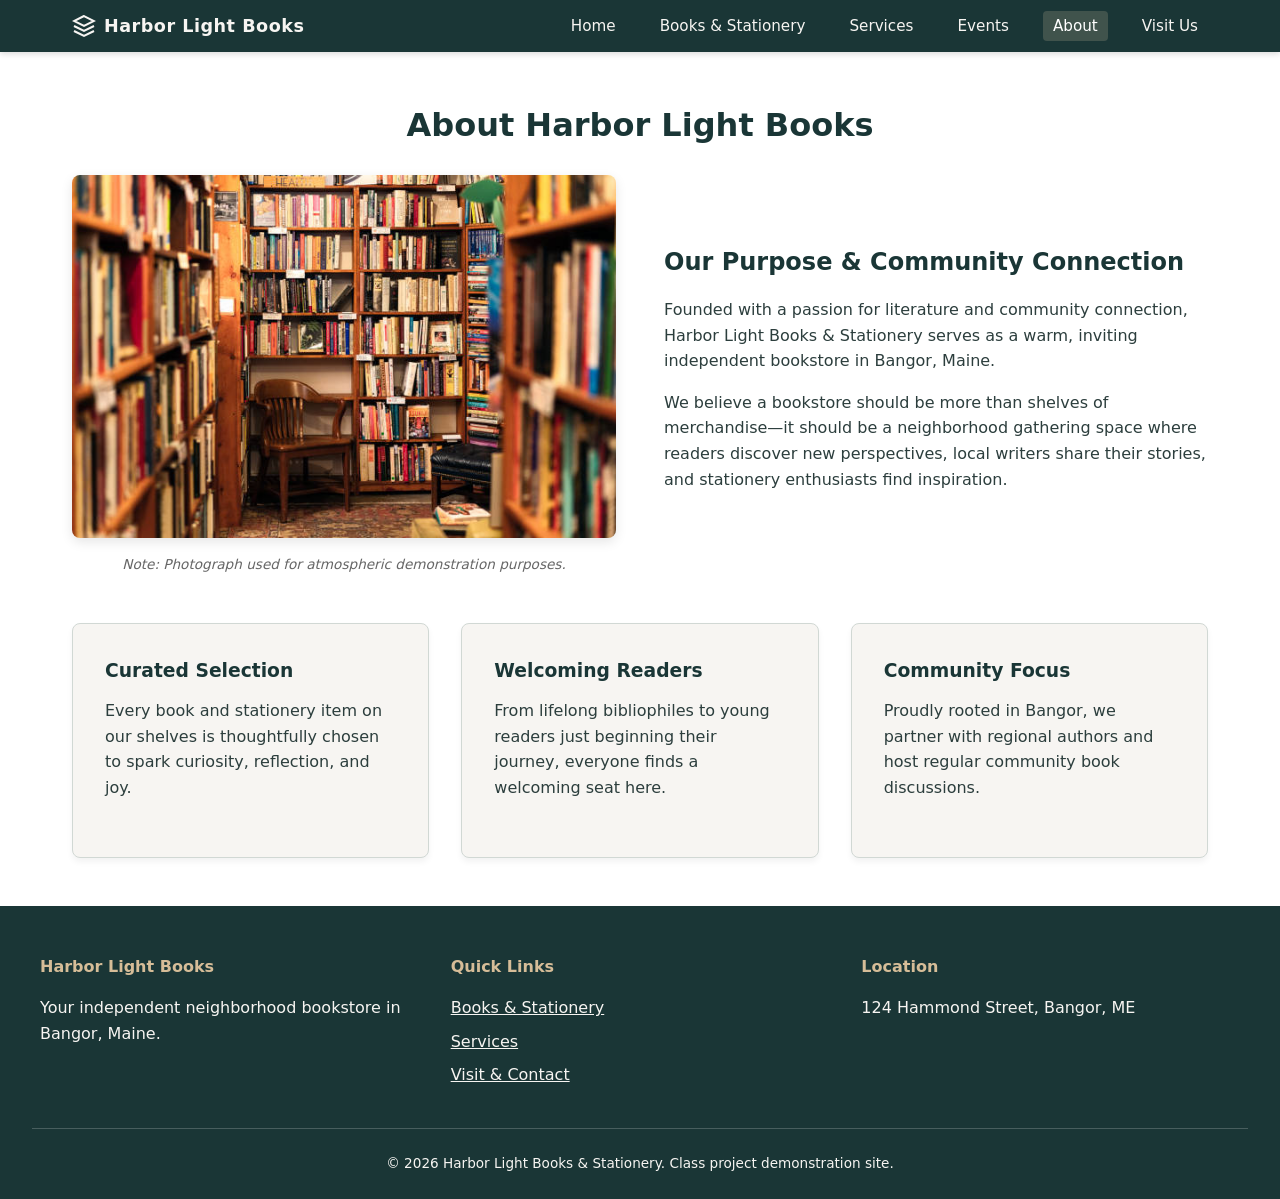
==== commit c4707b6b: "," ====
--- a/about.html
+++ b/about.html
@@ -7,8 +7,6 @@
     <link rel="stylesheet" href="css/style.css">
 </head>
 <body>
-    <a href="#main-content" class="skip-link">Skip to main content</a>
-
     <header>
         <div class="header-container">
             <a href="index.html" class="logo-link">
@@ -31,7 +29,7 @@
         </div>
     </header>
 
-    <main id="main-content">
+    <main>
         <h1 class="section-title">About Harbor Light Books</h1>
         
         <div class="grid-2" style="margin-bottom: 3rem;">
@@ -41,8 +39,8 @@
             </div>
             <div>
                 <h2 style="color: var(--primary-teal); margin-bottom: 1rem;">Our Purpose & Community Connection</h2>
-                <p style="margin-bottom: 1rem; color: #4a5568;">Founded with a passion for literature and community connection, Harbor Light Books & Stationery serves as a warm, inviting independent bookstore in Bangor, Maine.</p>
-                <p style="margin-bottom: 1rem; color: #4a5568;">We believe a bookstore should be more than shelves of merchandise—it should be a neighborhood gathering space where readers discover new perspectives, local writers share their stories, and stationery enthusiasts find inspiration.</p>
+                <p style="margin-bottom: 1rem; color: #2c3e3d;">Founded with a passion for literature and community connection, Harbor Light Books & Stationery serves as a warm, inviting independent bookstore in Bangor, Maine.</p>
+                <p style="margin-bottom: 1rem; color: #2c3e3d;">We believe a bookstore should be more than shelves of merchandise—it should be a neighborhood gathering space where readers discover new perspectives, local writers share their stories, and stationery enthusiasts find inspiration.</p>
             </div>
         </div>
 
--- a/css/style.css
+++ b/css/style.css
@@ -1,5 +1,5 @@
 /* ==========================================
-   Harbor Light Books & Stationery - Main Stylesheet
+   Harbor Light Books & Stationery - Stylesheet
    ========================================== */
 
 :root {
@@ -7,10 +7,10 @@
     --soft-green: #40534C;
     --accent-warm: #D6BD98;
     --accent-sand: #F7F5F2;
-    --text-dark: #2C3E3D;
+    --text-dark: #1A3636;
     --text-light: #F7F5F2;
     --white: #FFFFFF;
-    --gray-bg: #F4F5F4;
+    --gray-bg: #F7F5F2;
     --border-color: #D1D8D4;
     --transition: all 0.3s ease;
 }
@@ -28,24 +28,7 @@
     line-height: 1.6;
 }
 
-/* Accessibility Skip Link */
-.skip-link {
-    position: absolute;
-    top: -40px;
-    left: 0;
-    background: var(--primary-teal);
-    color: var(--white);
-    padding: 8px;
-    z-index: 100;
-    transition: top 0.3s;
-}
-.skip-link:focus {
-    top: 0;
-}
-
-/* ==========================================
-   Header & Navigation (Distinctive & Visible Logo)
-   ========================================== */
+/* Header & Navigation */
 header {
     background-color: var(--primary-teal);
     color: var(--text-light);
@@ -61,26 +44,25 @@
     display: flex;
     justify-content: space-between;
     align-items: center;
-    padding: 1rem 2rem;
+    padding: 0.75rem 2rem;
 }
 
 .logo-link {
     display: flex;
     align-items: center;
-    gap: 12px;
+    gap: 8px;
     text-decoration: none;
     color: var(--text-light);
 }
 
 .logo-icon {
-    width: 40px;
-    height: 40px;
+    width: 24px;
+    height: 24px;
     fill: var(--accent-warm);
-    filter: drop-shadow(0px 1px 2px rgba(0,0,0,0.3));
 }
 
 .logo-text {
-    font-size: 1.35rem;
+    font-size: 1.1rem;
     font-weight: 700;
     letter-spacing: 0.5px;
     color: var(--accent-sand);
@@ -108,7 +90,6 @@
     color: var(--white);
 }
 
-/* Mobile Menu Toggle */
 .menu-toggle {
     display: none;
     background: none;
@@ -118,11 +99,9 @@
     cursor: pointer;
 }
 
-/* ==========================================
-   Hero Section (Homepage)
-   ========================================== */
+/* Hero Section */
 .hero {
-    background: linear-gradient(rgba(26, 54, 54, 0.82), rgba(26, 54, 54, 0.82)), url('../images/storefront.jpg') center/cover no-repeat;
+    background: linear-gradient(rgba(26, 54, 54, 0.85), rgba(26, 54, 54, 0.85)), url('../images/storefront.jpg') center/cover no-repeat;
     color: var(--text-light);
     padding: 5rem 2rem;
     text-align: center;
@@ -152,9 +131,7 @@
     flex-wrap: wrap;
 }
 
-/* ==========================================
-   Buttons
-   ========================================== */
+/* Buttons */
 .btn {
     display: inline-block;
     padding: 0.75rem 1.5rem;
@@ -186,9 +163,7 @@
     color: var(--primary-teal);
 }
 
-/* ==========================================
-   Main Content Layouts
-   ========================================== */
+/* Main Layouts & Cards */
 main {
     max-width: 1200px;
     margin: 0 auto;
@@ -206,7 +181,6 @@
     margin-bottom: 4rem;
 }
 
-/* Grid Systems */
 .grid-3 {
     display: grid;
     grid-template-columns: repeat(auto-fit, minmax(300px, 1fr));
@@ -220,7 +194,6 @@
     align-items: center;
 }
 
-/* Cards */
 .card {
     background: var(--gray-bg);
     border-radius: 8px;
@@ -231,6 +204,7 @@
     display: flex;
     flex-direction: column;
     justify-content: space-between;
+    border: 1px solid var(--border-color);
 }
 
 .card:hover {
@@ -244,13 +218,11 @@
 }
 
 .card p {
-    color: #4a5568;
+    color: #2c3e3d;
     margin-bottom: 1.5rem;
 }
 
-/* ==========================================
-   Discovery & Filters (Books / Events)
-   ========================================== */
+/* Filters & Notices */
 .filter-controls {
     display: flex;
     gap: 1rem;
@@ -265,6 +237,8 @@
     border-radius: 4px;
     font-size: 1rem;
     min-width: 220px;
+    background-color: var(--white);
+    color: var(--text-dark);
 }
 
 .sample-notice {
@@ -278,9 +252,7 @@
     border: 1px solid #faebcc;
 }
 
-/* ==========================================
-   Forms & Inquiry Preview
-   ========================================== */
+/* Forms & Preview Box */
 .form-group {
     margin-bottom: 1.5rem;
 }
@@ -292,15 +264,14 @@
     color: var(--primary-teal);
 }
 
-input[type="text"],
-input[type="email"],
-select,
-textarea {
+input[type="text"], input[type="email"], select, textarea {
     width: 100%;
     padding: 0.75rem;
     border: 1px solid var(--border-color);
     border-radius: 4px;
     font-size: 1rem;
+    background-color: var(--white);
+    color: var(--text-dark);
 }
 
 input:focus, select:focus, textarea:focus {
@@ -310,7 +281,7 @@
 }
 
 .preview-box {
-    background-color: var(--accent-sand);
+    background-color: var(--white);
     border: 1px dashed var(--soft-green);
     padding: 1.5rem;
     border-radius: 6px;
@@ -322,9 +293,7 @@
     display: block;
 }
 
-/* ==========================================
-   FAQ Accordion
-   ========================================== */
+/* FAQ Accordion */
 .faq-item {
     border-bottom: 1px solid var(--border-color);
     margin-bottom: 1rem;
@@ -347,7 +316,7 @@
 
 .faq-answer {
     padding-bottom: 1rem;
-    color: #4a5568;
+    color: #2c3e3d;
     display: none;
 }
 
@@ -355,9 +324,7 @@
     display: block;
 }
 
-/* ==========================================
-   Footer
-   ========================================== */
+/* Footer (High Contrast Links) */
 footer {
     background-color: var(--primary-teal);
     color: var(--text-light);
@@ -387,8 +354,9 @@
 }
 
 .footer-col a {
-    color: var(--text-light);
-    text-decoration: none;
+    color: var(--accent-sand);
+    text-decoration: underline;
+    font-weight: 500;
     transition: var(--transition);
 }
 
@@ -399,14 +367,12 @@
 .footer-bottom {
     text-align: center;
     padding-top: 1.5rem;
-    border-top: 1px solid rgba(255,255,255,0.1);
+    border-top: 1px solid rgba(255,255,255,0.2);
     font-size: 0.85rem;
-    color: #cbd5e1;
-}
-
-/* ==========================================
-   Responsive Design
-   ========================================== */
+    color: var(--accent-sand);
+}
+
+/* Responsive */
 @media (max-width: 768px) {
     nav ul {
         display: none;
@@ -431,4 +397,4 @@
     .grid-2 {
         grid-template-columns: 1fr;
     }
-}
+}
